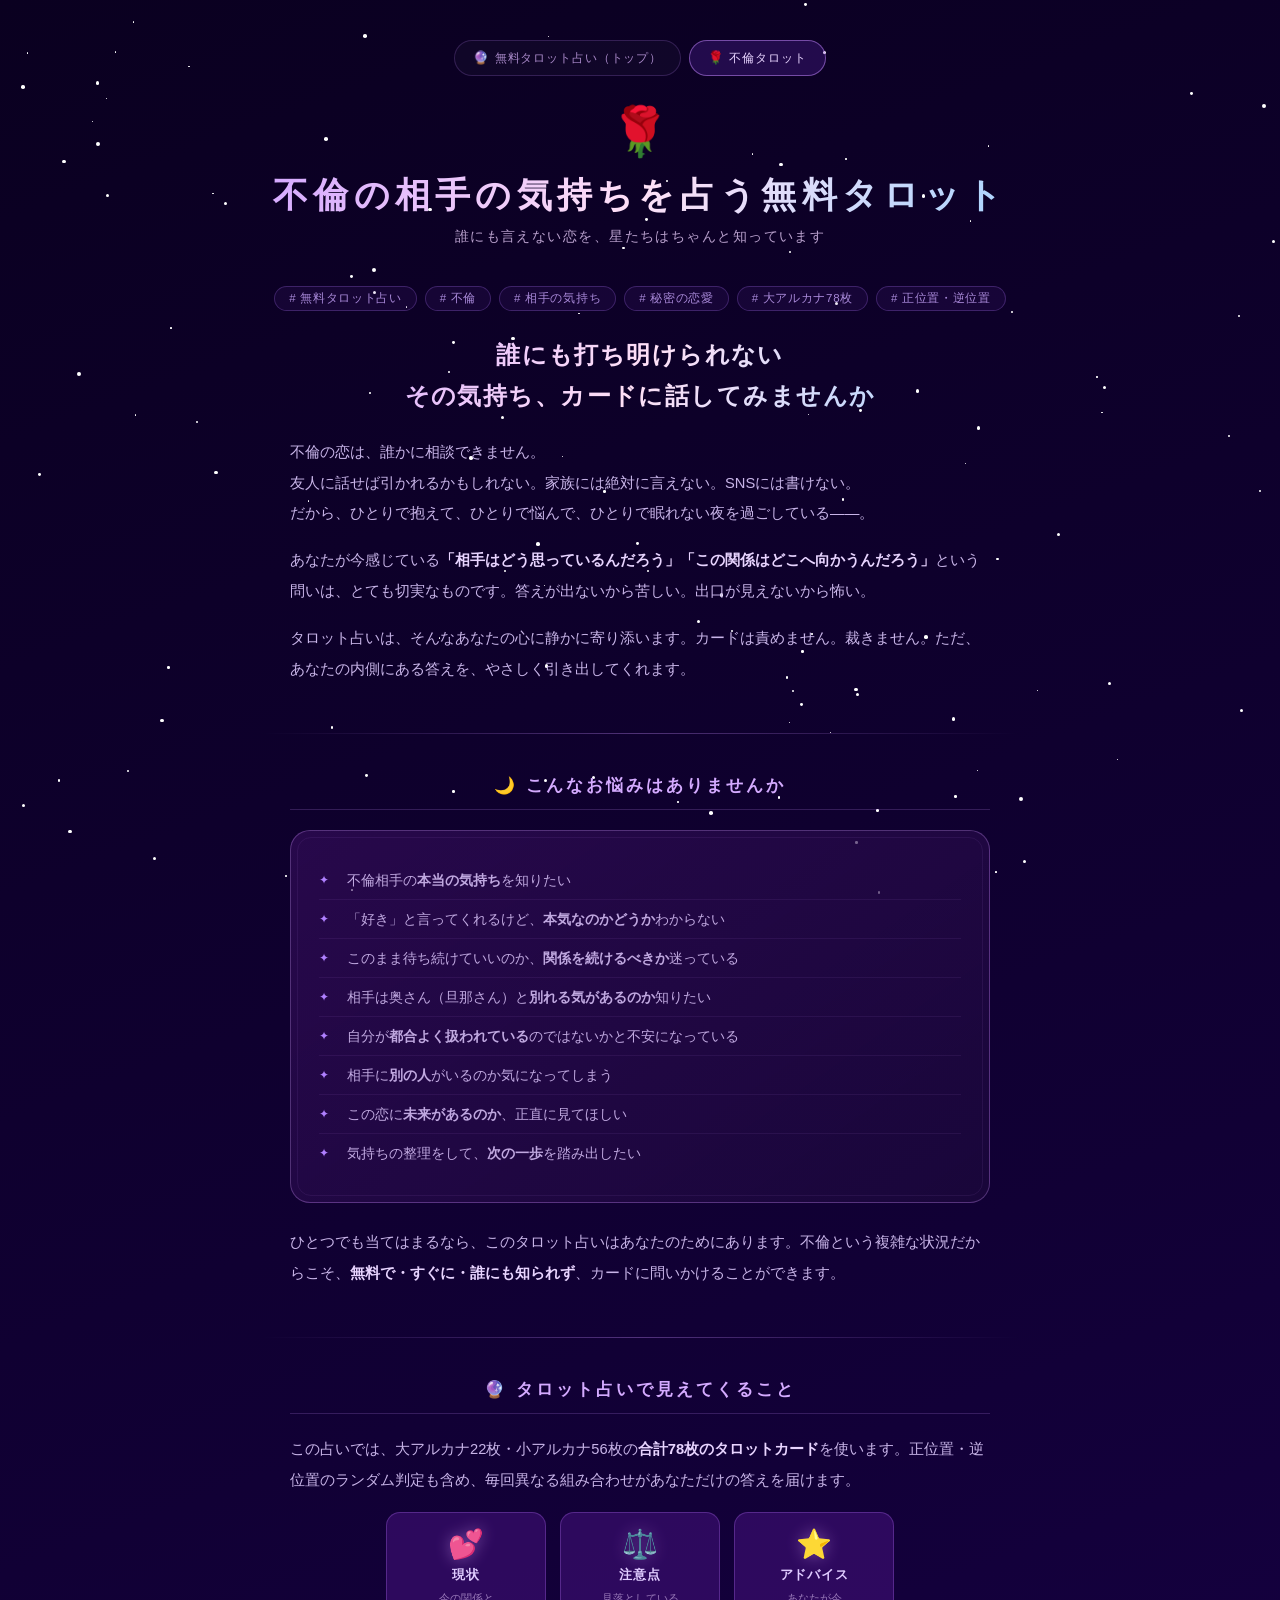
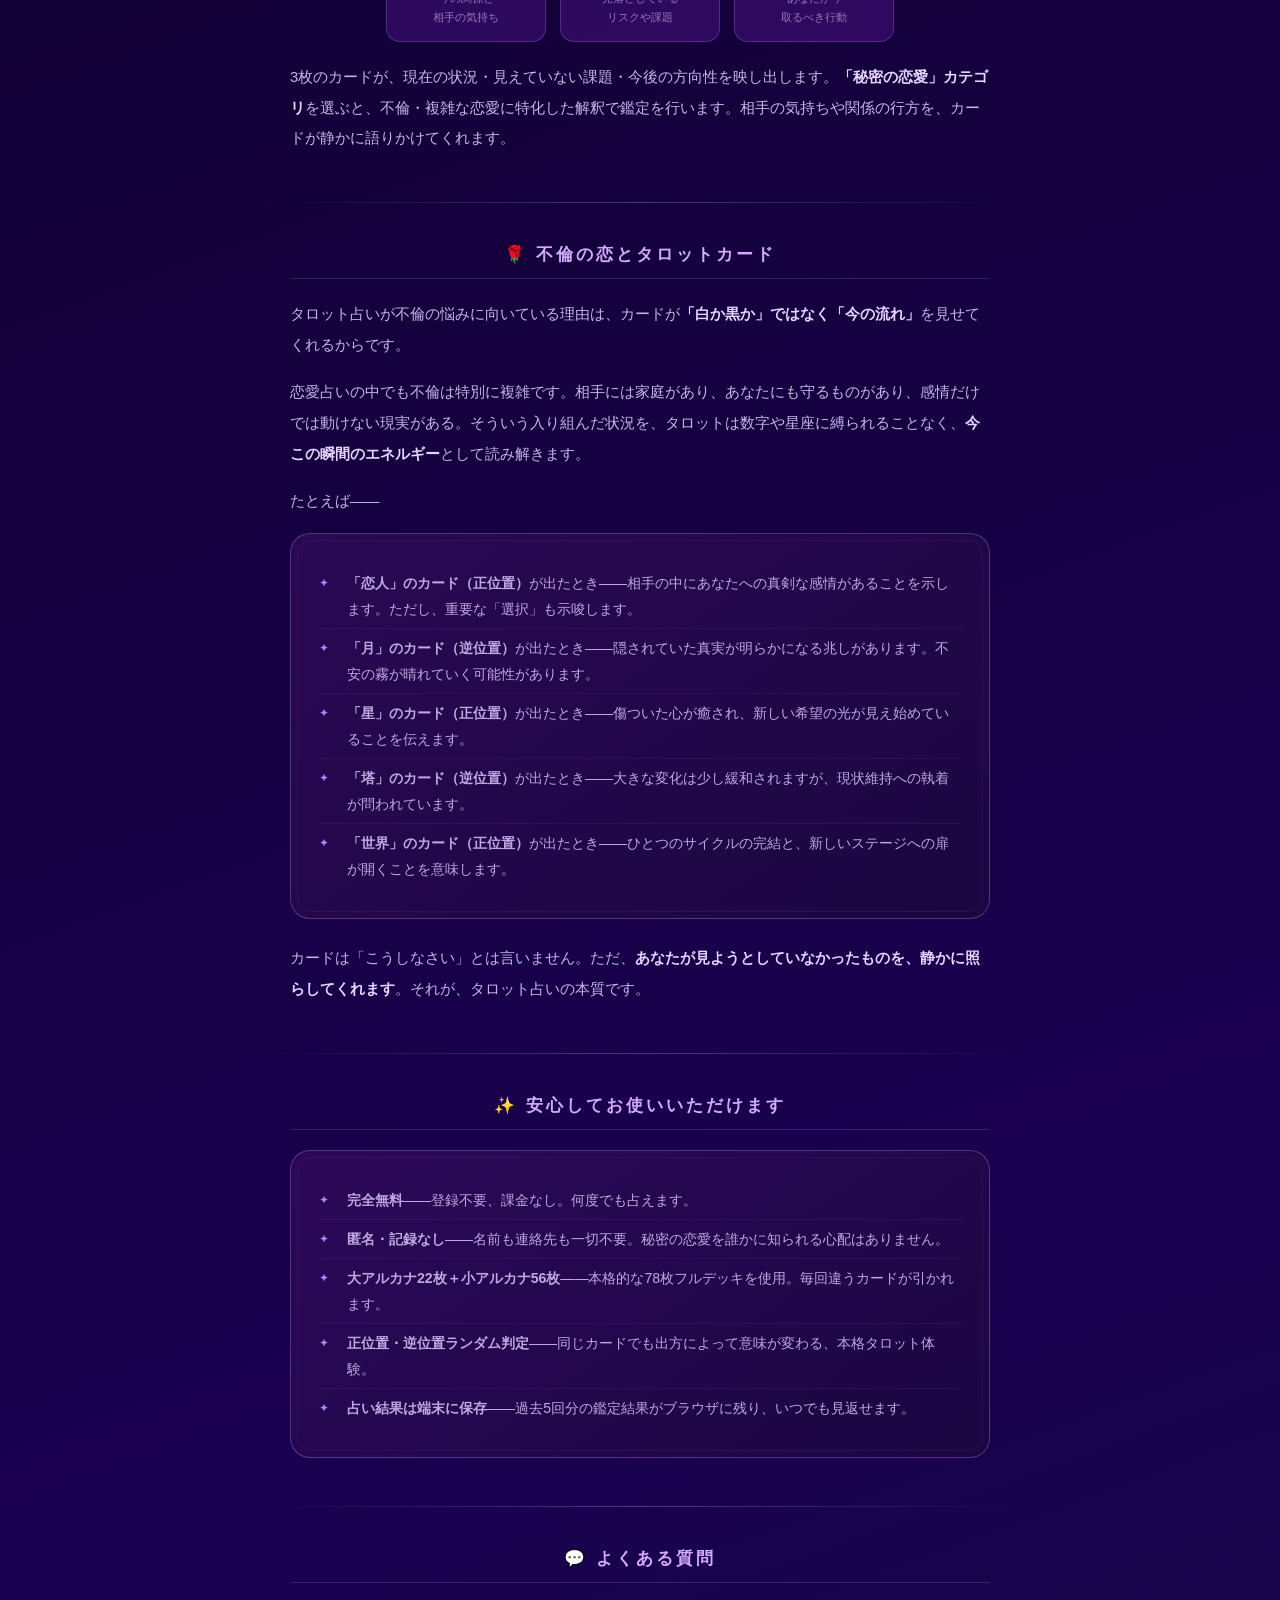
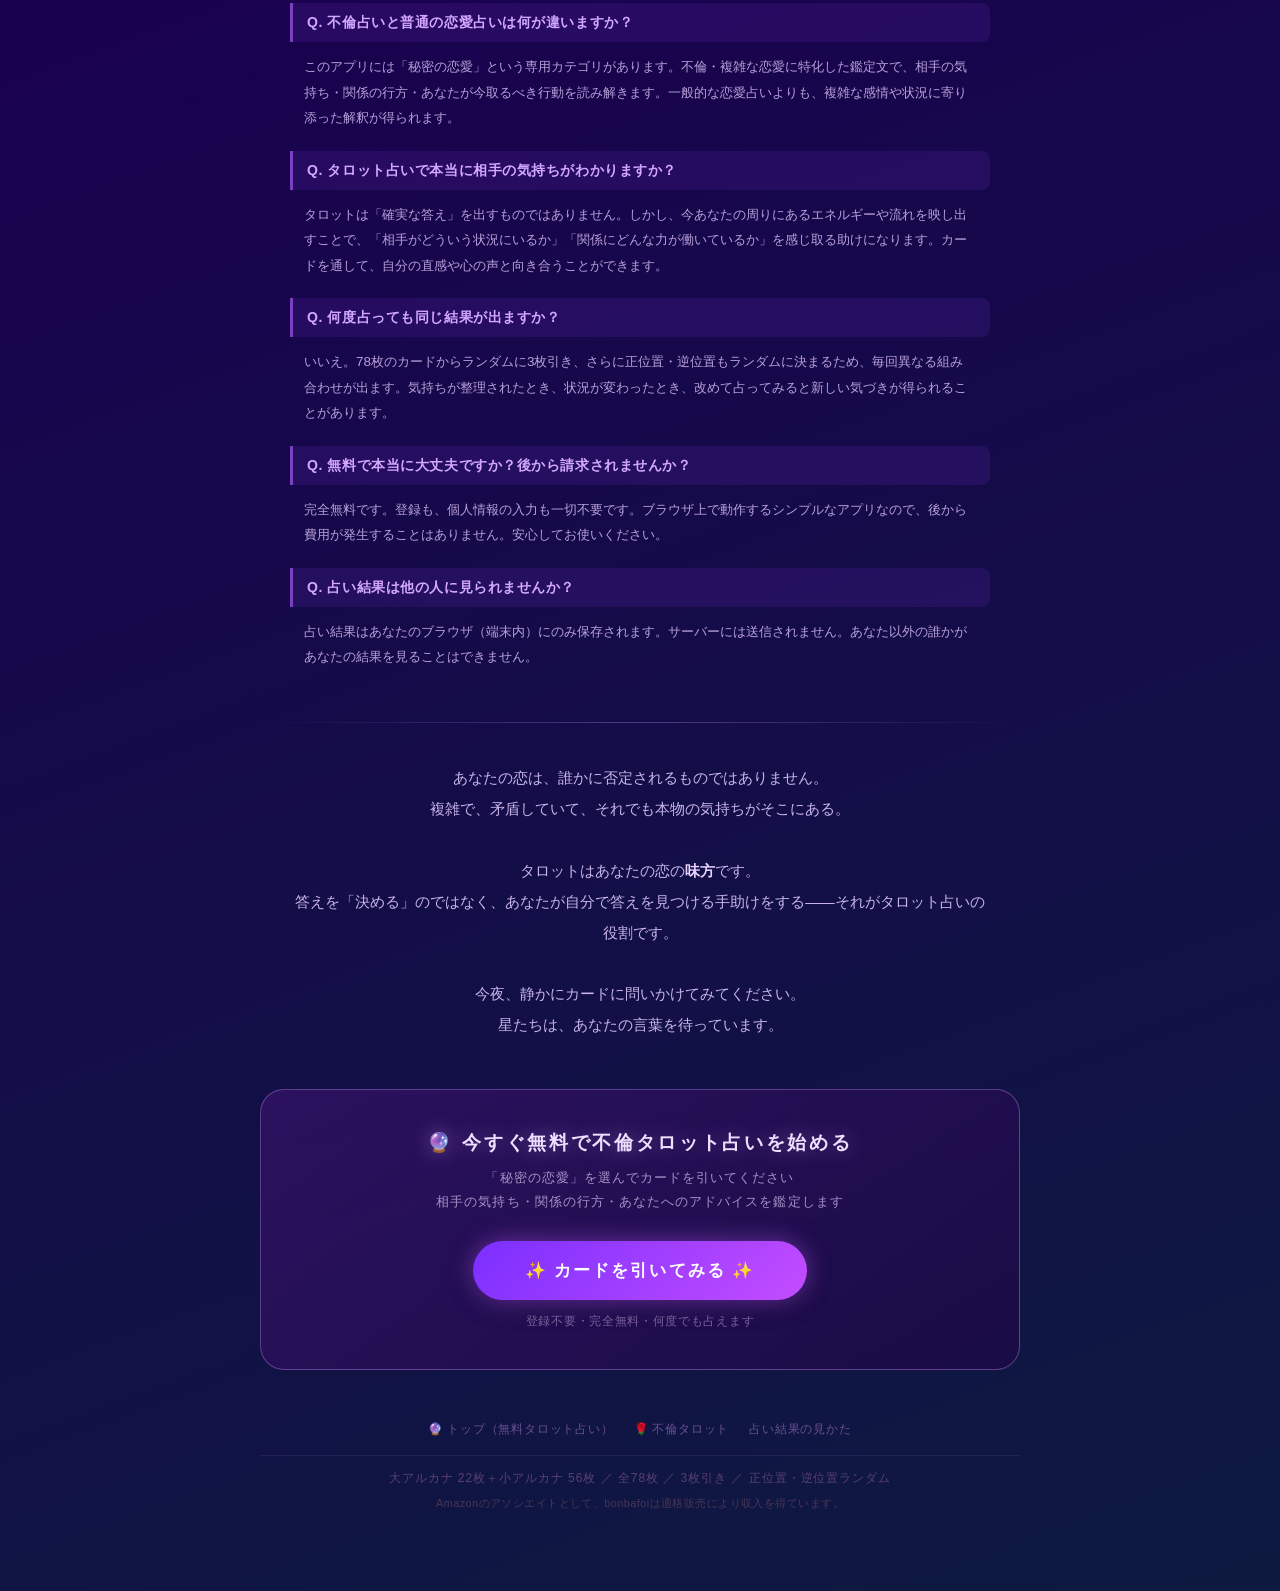
==== furin-tarot.html @ a683151c "Add files via upload" ====
<!DOCTYPE html>
<html lang="ja">
  <head>
    <meta charset="UTF-8" />
    <meta name="viewport" content="width=device-width, initial-scale=1.0" />
    <title>不倫の相手の気持ちを占う無料タロット｜ぼんばの占い</title>
    <meta name="description" content="不倫関係で悩んでいる方へ。相手の本音や今後の関係をタロットで占います。無料・登録不要ですぐ使えます。" />
    <link rel="stylesheet" href="style.css" />
    <style>
      /* ── ランディングページ専用スタイル ── */

      .lp-section {
        width: 100%;
        max-width: 700px;
        margin: 0 auto 48px;
        text-align: left;
      }

      .lp-section-center {
        text-align: center;
      }

      .lp-lead {
        font-size: 1.5rem;
        font-weight: bold;
        line-height: 1.7;
        letter-spacing: 0.06em;
        background: linear-gradient(120deg, #d4a8ff, #ffe0f7, #a8d4ff);
        -webkit-background-clip: text;
        -webkit-text-fill-color: transparent;
        background-clip: text;
        margin-bottom: 20px;
        text-align: center;
      }

      .lp-body {
        font-size: 0.92rem;
        line-height: 2.1;
        color: #c8b4e8;
        margin-bottom: 16px;
      }

      .lp-body strong {
        color: #e8d4ff;
        font-weight: bold;
      }

      .lp-divider {
        width: 100%;
        height: 1px;
        background: linear-gradient(to right, transparent, rgba(200, 140, 255, 0.35), transparent);
        margin: 40px 0;
      }

      .lp-box {
        background: linear-gradient(145deg, rgba(60, 15, 100, 0.55), rgba(28, 8, 60, 0.75));
        border: 1.5px solid rgba(210, 150, 255, 0.3);
        border-radius: 20px;
        padding: 30px 28px;
        margin-bottom: 24px;
        position: relative;
      }

      .lp-box::before {
        content: "";
        position: absolute;
        inset: 6px;
        border: 1px solid rgba(200, 140, 255, 0.08);
        border-radius: 14px;
        pointer-events: none;
      }

      .lp-box-title {
        font-size: 1rem;
        font-weight: bold;
        color: #e0c8ff;
        letter-spacing: 0.16em;
        margin-bottom: 16px;
      }

      .lp-check-list {
        list-style: none;
        padding: 0;
        margin: 0;
      }

      .lp-check-list li {
        font-size: 0.88rem;
        line-height: 1.85;
        color: #c0a8e0;
        padding: 6px 0 6px 28px;
        position: relative;
        border-bottom: 1px solid rgba(200, 140, 255, 0.08);
      }

      .lp-check-list li:last-child {
        border-bottom: none;
      }

      .lp-check-list li::before {
        content: "✦";
        position: absolute;
        left: 0;
        color: #b080ff;
        font-size: 0.75rem;
        top: 8px;
      }

      .lp-section-heading {
        font-size: 1.05rem;
        font-weight: bold;
        color: #d4aaff;
        letter-spacing: 0.18em;
        text-align: center;
        margin-bottom: 20px;
        padding-bottom: 12px;
        border-bottom: 1px solid rgba(200, 140, 255, 0.2);
      }

      .lp-cards-preview {
        display: flex;
        gap: 14px;
        justify-content: center;
        flex-wrap: wrap;
        margin-bottom: 8px;
      }

      .lp-card-chip {
        background: rgba(80, 20, 140, 0.45);
        border: 1px solid rgba(190, 120, 255, 0.28);
        border-radius: 14px;
        padding: 14px 16px;
        text-align: center;
        min-width: 120px;
        flex: 1;
        max-width: 160px;
      }

      .lp-card-chip .chip-icon {
        font-size: 1.8rem;
        display: block;
        margin-bottom: 6px;
        filter: drop-shadow(0 0 8px rgba(220, 160, 255, 0.4));
      }

      .lp-card-chip .chip-name {
        font-size: 0.8rem;
        font-weight: bold;
        color: #e0ccff;
        display: block;
        margin-bottom: 4px;
        letter-spacing: 0.06em;
      }

      .lp-card-chip .chip-desc {
        font-size: 0.68rem;
        color: #9878b8;
        line-height: 1.6;
      }

      .lp-faq-item {
        margin-bottom: 16px;
      }

      .lp-faq-q {
        font-size: 0.88rem;
        font-weight: bold;
        color: #d4a8ff;
        background: rgba(100, 40, 180, 0.2);
        border-left: 3px solid rgba(180, 100, 255, 0.6);
        padding: 10px 14px;
        border-radius: 0 8px 8px 0;
        margin-bottom: 8px;
        letter-spacing: 0.04em;
      }

      .lp-faq-a {
        font-size: 0.84rem;
        line-height: 1.9;
        color: #b8a0d8;
        padding: 4px 14px;
      }

      .lp-cta-wrap {
        text-align: center;
        padding: 40px 20px;
        background: linear-gradient(145deg, rgba(70, 20, 120, 0.5), rgba(30, 8, 70, 0.7));
        border: 1.5px solid rgba(210, 150, 255, 0.35);
        border-radius: 24px;
        margin-bottom: 48px;
      }

      .lp-cta-title {
        font-size: 1.2rem;
        font-weight: bold;
        color: #f0deff;
        letter-spacing: 0.14em;
        margin-bottom: 10px;
        text-shadow: 0 0 20px rgba(220, 160, 255, 0.4);
      }

      .lp-cta-sub {
        font-size: 0.82rem;
        color: #a890c8;
        letter-spacing: 0.08em;
        margin-bottom: 28px;
        line-height: 1.8;
      }

      .lp-cta-btn {
        display: inline-block;
        padding: 18px 52px;
        font-size: 1.05rem;
        font-weight: bold;
        letter-spacing: 0.12em;
        color: #fff;
        background: linear-gradient(135deg, #7b2fff, #c44dff, #7b2fff);
        background-size: 200% 200%;
        border: none;
        border-radius: 50px;
        cursor: pointer;
        text-decoration: none;
        box-shadow:
          0 0 24px rgba(180, 80, 255, 0.55),
          0 4px 24px rgba(0, 0, 0, 0.4);
        animation: gradientShift 4s ease infinite;
        transition: transform 0.15s ease, box-shadow 0.15s ease;
        font-family: "Hiragino Kaku Gothic ProN", "Noto Sans JP", sans-serif;
      }

      .lp-cta-btn:hover {
        transform: translateY(-3px) scale(1.04);
        box-shadow:
          0 0 36px rgba(200, 100, 255, 0.75),
          0 8px 32px rgba(0, 0, 0, 0.5);
      }

      .lp-cta-note {
        font-size: 0.72rem;
        color: #7a609a;
        margin-top: 14px;
        letter-spacing: 0.06em;
      }

      .lp-keyword-tags {
        display: flex;
        flex-wrap: wrap;
        gap: 8px;
        justify-content: center;
        margin-bottom: 24px;
      }

      .lp-tag {
        font-size: 0.72rem;
        color: #a888d8;
        border: 1px solid rgba(180, 120, 255, 0.25);
        border-radius: 20px;
        padding: 4px 14px;
        letter-spacing: 0.06em;
        background: rgba(100, 40, 160, 0.12);
      }

      @media (max-width: 580px) {
        .lp-lead { font-size: 1.2rem; }
        .lp-box  { padding: 22px 16px; }
        .lp-cta-wrap { padding: 28px 16px; }
        .lp-cta-btn  { padding: 16px 36px; font-size: 0.95rem; }
        .lp-card-chip { min-width: 90px; }
      }
    </style>
  </head>
  <body>
    <div id="stars"></div>

    <div class="container">

      <!-- サイトナビゲーション -->
      <nav class="site-nav" aria-label="サイトメニュー">
        <a href="index.html"        class="nav-link">🔮 無料タロット占い（トップ）</a>
        <a href="furin-tarot.html"  class="nav-link current">🌹 不倫タロット</a>
      </nav>

      <!-- ヘッダー -->
      <header>
        <span class="moon-decoration">🌹</span>
        <h1>不倫の相手の気持ちを占う無料タロット</h1>
        <p class="subtitle">誰にも言えない恋を、星たちはちゃんと知っています</p>
      </header>

      <!-- キーワードタグ -->
      <div class="lp-keyword-tags">
        <span class="lp-tag"># 無料タロット占い</span>
        <span class="lp-tag"># 不倫</span>
        <span class="lp-tag"># 相手の気持ち</span>
        <span class="lp-tag"># 秘密の恋愛</span>
        <span class="lp-tag"># 大アルカナ78枚</span>
        <span class="lp-tag"># 正位置・逆位置</span>
      </div>

      <!-- ① 共感：誰にも言えない -->
      <section class="lp-section">
        <p class="lp-lead">誰にも打ち明けられない<br>その気持ち、カードに話してみませんか</p>
        <p class="lp-body">
          不倫の恋は、誰かに相談できません。<br>
          友人に話せば引かれるかもしれない。家族には絶対に言えない。SNSには書けない。<br>
          だから、ひとりで抱えて、ひとりで悩んで、ひとりで眠れない夜を過ごしている——。
        </p>
        <p class="lp-body">
          あなたが今感じている<strong>「相手はどう思っているんだろう」「この関係はどこへ向かうんだろう」</strong>という問いは、とても切実なものです。答えが出ないから苦しい。出口が見えないから怖い。
        </p>
        <p class="lp-body">
          タロット占いは、そんなあなたの心に静かに寄り添います。カードは責めません。裁きません。ただ、あなたの内側にある答えを、やさしく引き出してくれます。
        </p>
      </section>

      <div class="lp-divider"></div>

      <!-- ② こんな悩みを持つ人に -->
      <section class="lp-section">
        <p class="lp-section-heading">🌙 こんなお悩みはありませんか</p>
        <div class="lp-box">
          <ul class="lp-check-list">
            <li>不倫相手の<strong>本当の気持ち</strong>を知りたい</li>
            <li>「好き」と言ってくれるけど、<strong>本気なのかどうか</strong>わからない</li>
            <li>このまま待ち続けていいのか、<strong>関係を続けるべきか</strong>迷っている</li>
            <li>相手は奥さん（旦那さん）と<strong>別れる気があるのか</strong>知りたい</li>
            <li>自分が<strong>都合よく扱われている</strong>のではないかと不安になっている</li>
            <li>相手に<strong>別の人</strong>がいるのか気になってしまう</li>
            <li>この恋に<strong>未来があるのか</strong>、正直に見てほしい</li>
            <li>気持ちの整理をして、<strong>次の一歩</strong>を踏み出したい</li>
          </ul>
        </div>
        <p class="lp-body">
          ひとつでも当てはまるなら、このタロット占いはあなたのためにあります。不倫という複雑な状況だからこそ、<strong>無料で・すぐに・誰にも知られず</strong>、カードに問いかけることができます。
        </p>
      </section>

      <div class="lp-divider"></div>

      <!-- ③ タロットで何がわかるか -->
      <section class="lp-section">
        <p class="lp-section-heading">🔮 タロット占いで見えてくること</p>
        <p class="lp-body">
          この占いでは、大アルカナ22枚・小アルカナ56枚の<strong>合計78枚のタロットカード</strong>を使います。正位置・逆位置のランダム判定も含め、毎回異なる組み合わせがあなただけの答えを届けます。
        </p>
        <div class="lp-cards-preview">
          <div class="lp-card-chip">
            <span class="chip-icon">💕</span>
            <span class="chip-name">現状</span>
            <span class="chip-desc">今の関係と<br>相手の気持ち</span>
          </div>
          <div class="lp-card-chip">
            <span class="chip-icon">⚖️</span>
            <span class="chip-name">注意点</span>
            <span class="chip-desc">見落としている<br>リスクや課題</span>
          </div>
          <div class="lp-card-chip">
            <span class="chip-icon">⭐</span>
            <span class="chip-name">アドバイス</span>
            <span class="chip-desc">あなたが今<br>取るべき行動</span>
          </div>
        </div>
        <p class="lp-body" style="margin-top:20px;">
          3枚のカードが、現在の状況・見えていない課題・今後の方向性を映し出します。<strong>「秘密の恋愛」カテゴリ</strong>を選ぶと、不倫・複雑な恋愛に特化した解釈で鑑定を行います。相手の気持ちや関係の行方を、カードが静かに語りかけてくれます。
        </p>
      </section>

      <div class="lp-divider"></div>

      <!-- ④ 不倫に特化した解説 -->
      <section class="lp-section">
        <p class="lp-section-heading">🌹 不倫の恋とタロットカード</p>
        <p class="lp-body">
          タロット占いが不倫の悩みに向いている理由は、カードが<strong>「白か黒か」ではなく「今の流れ」</strong>を見せてくれるからです。
        </p>
        <p class="lp-body">
          恋愛占いの中でも不倫は特別に複雑です。相手には家庭があり、あなたにも守るものがあり、感情だけでは動けない現実がある。そういう入り組んだ状況を、タロットは数字や星座に縛られることなく、<strong>今この瞬間のエネルギー</strong>として読み解きます。
        </p>
        <p class="lp-body">
          たとえば——
        </p>
        <div class="lp-box">
          <ul class="lp-check-list">
            <li><strong>「恋人」のカード（正位置）</strong>が出たとき——相手の中にあなたへの真剣な感情があることを示します。ただし、重要な「選択」も示唆します。</li>
            <li><strong>「月」のカード（逆位置）</strong>が出たとき——隠されていた真実が明らかになる兆しがあります。不安の霧が晴れていく可能性があります。</li>
            <li><strong>「星」のカード（正位置）</strong>が出たとき——傷ついた心が癒され、新しい希望の光が見え始めていることを伝えます。</li>
            <li><strong>「塔」のカード（逆位置）</strong>が出たとき——大きな変化は少し緩和されますが、現状維持への執着が問われています。</li>
            <li><strong>「世界」のカード（正位置）</strong>が出たとき——ひとつのサイクルの完結と、新しいステージへの扉が開くことを意味します。</li>
          </ul>
        </div>
        <p class="lp-body">
          カードは「こうしなさい」とは言いません。ただ、<strong>あなたが見ようとしていなかったものを、静かに照らしてくれます</strong>。それが、タロット占いの本質です。
        </p>
      </section>

      <div class="lp-divider"></div>

      <!-- ⑤ 安心して使えることを伝える -->
      <section class="lp-section">
        <p class="lp-section-heading">✨ 安心してお使いいただけます</p>
        <div class="lp-box">
          <ul class="lp-check-list">
            <li><strong>完全無料</strong>——登録不要、課金なし。何度でも占えます。</li>
            <li><strong>匿名・記録なし</strong>——名前も連絡先も一切不要。秘密の恋愛を誰かに知られる心配はありません。</li>
            <li><strong>大アルカナ22枚＋小アルカナ56枚</strong>——本格的な78枚フルデッキを使用。毎回違うカードが引かれます。</li>
            <li><strong>正位置・逆位置ランダム判定</strong>——同じカードでも出方によって意味が変わる、本格タロット体験。</li>
            <li><strong>占い結果は端末に保存</strong>——過去5回分の鑑定結果がブラウザに残り、いつでも見返せます。</li>
          </ul>
        </div>
      </section>

      <div class="lp-divider"></div>

      <!-- ⑥ よくある質問 -->
      <section class="lp-section">
        <p class="lp-section-heading">💬 よくある質問</p>

        <div class="lp-faq-item">
          <p class="lp-faq-q">Q. 不倫占いと普通の恋愛占いは何が違いますか？</p>
          <p class="lp-faq-a">
            このアプリには「秘密の恋愛」という専用カテゴリがあります。不倫・複雑な恋愛に特化した鑑定文で、相手の気持ち・関係の行方・あなたが今取るべき行動を読み解きます。一般的な恋愛占いよりも、複雑な感情や状況に寄り添った解釈が得られます。
          </p>
        </div>

        <div class="lp-faq-item">
          <p class="lp-faq-q">Q. タロット占いで本当に相手の気持ちがわかりますか？</p>
          <p class="lp-faq-a">
            タロットは「確実な答え」を出すものではありません。しかし、今あなたの周りにあるエネルギーや流れを映し出すことで、「相手がどういう状況にいるか」「関係にどんな力が働いているか」を感じ取る助けになります。カードを通して、自分の直感や心の声と向き合うことができます。
          </p>
        </div>

        <div class="lp-faq-item">
          <p class="lp-faq-q">Q. 何度占っても同じ結果が出ますか？</p>
          <p class="lp-faq-a">
            いいえ。78枚のカードからランダムに3枚引き、さらに正位置・逆位置もランダムに決まるため、毎回異なる組み合わせが出ます。気持ちが整理されたとき、状況が変わったとき、改めて占ってみると新しい気づきが得られることがあります。
          </p>
        </div>

        <div class="lp-faq-item">
          <p class="lp-faq-q">Q. 無料で本当に大丈夫ですか？後から請求されませんか？</p>
          <p class="lp-faq-a">
            完全無料です。登録も、個人情報の入力も一切不要です。ブラウザ上で動作するシンプルなアプリなので、後から費用が発生することはありません。安心してお使いください。
          </p>
        </div>

        <div class="lp-faq-item">
          <p class="lp-faq-q">Q. 占い結果は他の人に見られませんか？</p>
          <p class="lp-faq-a">
            占い結果はあなたのブラウザ（端末内）にのみ保存されます。サーバーには送信されません。あなた以外の誰かがあなたの結果を見ることはできません。
          </p>
        </div>
      </section>

      <div class="lp-divider"></div>

      <!-- ⑦ 締め：感情に寄り添う文章 -->
      <section class="lp-section lp-section-center">
        <p class="lp-body" style="text-align:center;">
          あなたの恋は、誰かに否定されるものではありません。<br>
          複雑で、矛盾していて、それでも本物の気持ちがそこにある。<br><br>
          タロットはあなたの恋の<strong>味方</strong>です。<br>
          答えを「決める」のではなく、あなたが自分で答えを見つける手助けをする——それがタロット占いの役割です。<br><br>
          今夜、静かにカードに問いかけてみてください。<br>
          星たちは、あなたの言葉を待っています。
        </p>
      </section>

      <!-- ⑧ CTAボタン -->
      <div class="lp-cta-wrap">
        <p class="lp-cta-title">🔮 今すぐ無料で不倫タロット占いを始める</p>
        <p class="lp-cta-sub">
          「秘密の恋愛」を選んでカードを引いてください<br>
          相手の気持ち・関係の行方・あなたへのアドバイスを鑑定します
        </p>
        <a class="lp-cta-btn" href="index.html">
          ✨ カードを引いてみる ✨
        </a>
        <p class="lp-cta-note">登録不要・完全無料・何度でも占えます</p>
      </div>

      <!-- フッター -->
      <footer>
        <nav class="footer-nav" aria-label="フッターメニュー">
          <a href="index.html">🔮 トップ（無料タロット占い）</a>
          <a href="furin-tarot.html">🌹 不倫タロット</a>
          <a href="index.html#result-area">占い結果の見かた</a>
        </nav>
        <p>大アルカナ 22枚＋小アルカナ 56枚 ／ 全78枚 ／ 3枚引き ／ 正位置・逆位置ランダム</p>
        <p class="affiliate-disclosure">
          Amazonのアソシエイトとして、bonbafoiは適格販売により収入を得ています。
        </p>
      </footer>

    </div><!-- /container -->

    <script>
      // 背景の星を生成
      (function () {
        const container = document.getElementById("stars");
        for (let i = 0; i < 120; i++) {
          const star = document.createElement("div");
          star.classList.add("star");
          star.style.left = Math.random() * 100 + "%";
          star.style.top  = Math.random() * 100 + "%";
          const size = Math.random() * 3 + 1;
          star.style.width  = size + "px";
          star.style.height = size + "px";
          star.style.animationDelay = Math.random() * 4 + "s";
          container.appendChild(star);
        }
      })();
    </script>
  </body>
</html>
---- style.css ----
/* ===========================
   全体のリセットと基本設定
   =========================== */
* {
  margin: 0;
  padding: 0;
  box-sizing: border-box;
}

/* ===========================
   背景：夜空の雰囲気
   =========================== */
body {
  min-height: 100vh;
  background: linear-gradient(
    160deg,
    #0a0020 0%,
    #110035 30%,
    #1a0050 60%,
    #0d1a40 100%
  );
  font-family: "Hiragino Kaku Gothic ProN", "Noto Sans JP", sans-serif;
  color: #e8d5ff;
  overflow-x: hidden;
  position: relative;
}

/* ===========================
   星（背景のキラキラ）
   =========================== */
#stars {
  position: fixed;
  top: 0;
  left: 0;
  width: 100%;
  height: 100%;
  pointer-events: none;
  z-index: 0;
}

.star {
  position: absolute;
  background: #ffffff;
  border-radius: 50%;
  animation: twinkle 3s infinite alternate ease-in-out;
}

@keyframes twinkle {
  0%   { opacity: 0.2; transform: scale(1); }
  100% { opacity: 1;   transform: scale(1.4); }
}

/* ===========================
   メインコンテンツ
   =========================== */
.container {
  position: relative;
  z-index: 1;
  max-width: 800px;
  margin: 0 auto;
  padding: 40px 20px 80px;
  text-align: center;
}

/* ===========================
   ヘッダー
   =========================== */
header {
  margin-bottom: 40px;
}

.moon-decoration {
  font-size: 3rem;
  display: block;
  margin-bottom: 12px;
  animation: float 4s ease-in-out infinite;
}

@keyframes float {
  0%, 100% { transform: translateY(0); }
  50%       { transform: translateY(-10px); }
}

h1 {
  font-size: 2.2rem;
  font-weight: bold;
  letter-spacing: 0.15em;
  background: linear-gradient(120deg, #d4a8ff, #ffe0f7, #a8d4ff);
  -webkit-background-clip: text;
  -webkit-text-fill-color: transparent;
  background-clip: text;
  margin-bottom: 8px;
}

.subtitle {
  font-size: 0.9rem;
  color: #b89fcc;
  letter-spacing: 0.1em;
}

/* ===========================
   STEP 1：占い項目セクション
   =========================== */
.category-section {
  margin-bottom: 32px;
}

.section-label {
  font-size: 0.85rem;
  color: #b89fcc;
  letter-spacing: 0.15em;
  margin-bottom: 18px;
}

.category-buttons {
  display: flex;
  flex-wrap: wrap;
  gap: 12px;
  justify-content: center;
  margin-bottom: 14px;
}

.cat-btn {
  display: flex;
  flex-direction: column;
  align-items: center;
  gap: 5px;
  padding: 14px 20px;
  min-width: 88px;
  background: rgba(255, 255, 255, 0.04);
  border: 1px solid rgba(200, 140, 255, 0.22);
  border-radius: 18px;
  color: #b89fcc;
  cursor: pointer;
  font-family: inherit;
  transition: all 0.22s ease;
}

.cat-btn:hover {
  background: rgba(160, 80, 255, 0.15);
  border-color: rgba(200, 140, 255, 0.5);
  color: #e0c8ff;
  transform: translateY(-3px);
  box-shadow: 0 4px 16px rgba(160, 80, 255, 0.2);
}

.cat-btn.active {
  background: rgba(130, 50, 255, 0.3);
  border-color: rgba(210, 150, 255, 0.75);
  color: #f0e0ff;
  box-shadow: 0 0 22px rgba(160, 80, 255, 0.45);
  transform: translateY(-2px);
}

.cat-icon  { font-size: 1.6rem; }
.cat-label { font-size: 0.75rem; letter-spacing: 0.04em; white-space: nowrap; }

.hint-message {
  font-size: 0.8rem;
  color: #ff9ecc;
  letter-spacing: 0.05em;
}

@keyframes shake {
  0%, 100% { transform: translateX(0); }
  20%       { transform: translateX(-7px); }
  60%       { transform: translateX(7px); }
  80%       { transform: translateX(-3px); }
}

/* ===========================
   STEP 2：カードを引くボタンエリア
   =========================== */
.draw-area {
  margin-bottom: 48px;
}

.selected-info {
  font-size: 0.85rem;
  color: #c8a0ff;
  letter-spacing: 0.1em;
  margin-bottom: 16px;
}

.draw-button {
  display: inline-block;
  padding: 16px 48px;
  font-size: 1.1rem;
  font-weight: bold;
  letter-spacing: 0.12em;
  color: #fff;
  background: linear-gradient(135deg, #7b2fff, #c44dff, #7b2fff);
  background-size: 200% 200%;
  border: none;
  border-radius: 50px;
  cursor: pointer;
  font-family: inherit;
  box-shadow:
    0 0 20px rgba(180, 80, 255, 0.5),
    0 4px 24px rgba(0, 0, 0, 0.4);
  animation: gradientShift 4s ease infinite;
  transition: transform 0.15s ease, box-shadow 0.15s ease;
}

@keyframes gradientShift {
  0%   { background-position: 0% 50%; }
  50%  { background-position: 100% 50%; }
  100% { background-position: 0% 50%; }
}

.draw-button:hover {
  transform: translateY(-3px) scale(1.04);
  box-shadow:
    0 0 32px rgba(200, 100, 255, 0.7),
    0 8px 32px rgba(0, 0, 0, 0.5);
}

.draw-button:active {
  transform: translateY(0) scale(0.98);
}

/* ===========================
   汎用：非表示クラス
   =========================== */
.hidden {
  display: none !important;
}

/* ===========================
   STEP 3：結果エリア全体
   =========================== */
#result-area {
  display: flex;
  flex-direction: column;
  align-items: center;
  gap: 32px;
}

.result-header {
  font-size: 1.05rem;
  color: #d4aaff;
  letter-spacing: 0.14em;
  padding: 10px 30px;
  border: 1px solid rgba(200, 140, 255, 0.3);
  border-radius: 30px;
  background: rgba(120, 60, 200, 0.14);
}

/* ===========================
   3枚カードの並び
   =========================== */
.cards-row {
  display: flex;
  flex-direction: row;
  gap: 16px;
  justify-content: center;
  align-items: flex-start;
  flex-wrap: wrap;
  width: 100%;
}

.card-item {
  display: flex;
  flex-direction: column;
  align-items: center;
  gap: 8px;
  opacity: 0;
  transform: translateY(30px) scale(0.9);
  transition: opacity 0.5s ease, transform 0.5s ease;
}

.card-item.show {
  opacity: 1;
  transform: translateY(0) scale(1);
}

.card-role-label {
  font-size: 0.78rem;
  font-weight: bold;
  letter-spacing: 0.12em;
  color: #fff;
  background: linear-gradient(135deg, #6a1fd0, #b03ddf);
  padding: 5px 20px;
  border-radius: 20px;
  box-shadow: 0 2px 10px rgba(150, 60, 220, 0.35);
}

.card-inner {
  width: 200px;
  background: linear-gradient(145deg, #1e0a40, #2d1060, #1a0a35);
  border: 1.5px solid rgba(200, 140, 255, 0.38);
  border-radius: 16px;
  padding: 22px 16px;
  display: flex;
  flex-direction: column;
  align-items: center;
  gap: 10px;
  box-shadow:
    0 0 28px rgba(160, 80, 255, 0.2),
    inset 0 0 24px rgba(120, 60, 200, 0.1);
  position: relative;
}

.card-inner::before {
  content: "";
  position: absolute;
  inset: 6px;
  border: 1px solid rgba(200, 140, 255, 0.13);
  border-radius: 10px;
  pointer-events: none;
}

.card-symbol {
  font-size: 2.8rem;
  display: block;
  transition: transform 0.5s ease;
  filter: drop-shadow(0 0 10px rgba(255, 200, 255, 0.5));
}

.card-number  { font-size: 0.78rem; color: #c8a0ff; letter-spacing: 0.2em; }
.card-name    { font-size: 1.4rem; font-weight: bold; color: #f0e0ff; letter-spacing: 0.1em; text-shadow: 0 0 12px rgba(220, 160, 255, 0.5); }
.card-name-en { font-size: 0.68rem; color: #806098; letter-spacing: 0.1em; }

.divider {
  width: 65%;
  height: 1px;
  background: linear-gradient(to right, transparent, rgba(200, 140, 255, 0.45), transparent);
}

.card-position {
  font-size: 0.78rem;
  font-weight: bold;
  padding: 4px 16px;
  border-radius: 20px;
  letter-spacing: 0.07em;
}

.card-position.upright {
  background: rgba(140, 80, 255, 0.2);
  border: 1px solid rgba(160, 100, 255, 0.45);
  color: #d4aaff;
}

.card-position.reversed {
  background: rgba(255, 80, 160, 0.18);
  border: 1px solid rgba(255, 100, 180, 0.4);
  color: #ffaacc;
}

.card-meaning {
  font-size: 0.76rem;
  line-height: 1.75;
  color: #c8b0e0;
  text-align: center;
}

/* ===========================
   総合鑑定ボックス
   =========================== */
.summary-box {
  width: 100%;
  max-width: 700px;
  background: linear-gradient(145deg, rgba(60, 15, 100, 0.72), rgba(28, 8, 60, 0.88));
  border: 1.5px solid rgba(210, 150, 255, 0.42);
  border-radius: 24px;
  padding: 36px 32px;
  box-shadow:
    0 0 60px rgba(160, 80, 255, 0.18),
    0 0 120px rgba(100, 40, 180, 0.1),
    inset 0 0 40px rgba(120, 60, 200, 0.08);
  position: relative;
  opacity: 0;
  transform: translateY(24px);
  transition: opacity 0.6s ease, transform 0.6s ease;
}

.summary-box.show {
  opacity: 1;
  transform: translateY(0);
}

.summary-box::before {
  content: "";
  position: absolute;
  inset: 7px;
  border: 1px solid rgba(200, 140, 255, 0.1);
  border-radius: 18px;
  pointer-events: none;
}

.summary-title {
  font-size: 1.15rem;
  font-weight: bold;
  color: #f0d8ff;
  letter-spacing: 0.22em;
  margin-bottom: 22px;
  text-shadow: 0 0 20px rgba(220, 160, 255, 0.5);
}

.summary-content p {
  font-size: 0.9rem;
  line-height: 2;
  color: #d2b8f0;
  text-align: left;
  margin-bottom: 14px;
}

.summary-content p:last-child {
  margin-bottom: 0;
  text-align: center;
  color: #e8d4ff;
  font-size: 0.88rem;
}

/* ===========================
   ラッキーおやつボックス
   占いの雰囲気を崩さない、温かみのあるゴールド系デザイン
   =========================== */
.snack-box {
  width: 100%;
  max-width: 700px;
  background: linear-gradient(
    145deg,
    rgba(35, 18, 5, 0.85),
    rgba(55, 30, 8, 0.78)
  );
  border: 1.5px solid rgba(220, 170, 80, 0.35);
  border-radius: 24px;
  padding: 32px 28px 28px;
  position: relative;
}

.snack-box.show {
  animation: snackReveal 0.65s ease both;
}

@keyframes snackReveal {
  from {
    opacity: 0;
    transform: translateY(22px) scale(0.98);
  }
  to {
    opacity: 1;
    transform: translateY(0) scale(1);
  }
}

.snack-box::before {
  content: "";
  position: absolute;
  inset: 7px;
  border: 1px solid rgba(220, 170, 80, 0.1);
  border-radius: 18px;
  pointer-events: none;
}

.snack-ad-label {
  position: absolute;
  top: 12px;
  right: 16px;
  font-size: 0.62rem;
  color: rgba(220, 170, 80, 0.55);
  border: 1px solid rgba(220, 170, 80, 0.25);
  padding: 2px 10px;
  border-radius: 10px;
  letter-spacing: 0.04em;
}

.snack-title {
  font-size: 1.05rem;
  font-weight: bold;
  color: #ffd580;
  letter-spacing: 0.18em;
  margin-bottom: 6px;
  text-shadow: 0 0 16px rgba(255, 200, 80, 0.4);
}

.snack-subtitle {
  font-size: 0.78rem;
  color: rgba(255, 200, 80, 0.6);
  letter-spacing: 0.06em;
  margin-bottom: 20px;
}

.snack-card {
  background: rgba(255, 200, 80, 0.04);
  border: 1px solid rgba(220, 170, 80, 0.2);
  border-radius: 16px;
  padding: 22px 20px;
  display: flex;
  flex-direction: column;
  align-items: center;
  gap: 10px;
}

.snack-type-badge {
  font-size: 0.72rem;
  font-weight: bold;
  padding: 3px 16px;
  border-radius: 20px;
  letter-spacing: 0.1em;
}

.snack-type-badge.choco {
  background: rgba(100, 50, 10, 0.55);
  border: 1px solid rgba(180, 120, 50, 0.5);
  color: #d4a060;
}

.snack-type-badge.cookie {
  background: rgba(120, 90, 30, 0.45);
  border: 1px solid rgba(200, 160, 70, 0.45);
  color: #e0c070;
}

.snack-emoji {
  font-size: 2.6rem;
  filter: drop-shadow(0 0 8px rgba(255, 200, 80, 0.35));
}

.snack-name {
  font-size: 1rem;
  font-weight: bold;
  color: #ffe8b0;
  text-align: center;
  letter-spacing: 0.04em;
}

.snack-desc {
  font-size: 0.82rem;
  color: #c8a060;
  line-height: 1.75;
  text-align: center;
}

.snack-price-note {
  font-size: 0.68rem;
  color: rgba(200, 160, 70, 0.55);
  text-align: center;
  line-height: 1.5;
}

.snack-btn {
  display: inline-block;
  padding: 12px 36px;
  background: linear-gradient(135deg, #b87020, #e09030, #b87020);
  background-size: 200% 200%;
  color: #fff;
  font-weight: bold;
  font-size: 0.88rem;
  letter-spacing: 0.1em;
  text-decoration: none;
  border-radius: 30px;
  margin-top: 4px;
  box-shadow:
    0 0 18px rgba(200, 140, 40, 0.35),
    0 3px 12px rgba(0, 0, 0, 0.35);
  animation: goldShift 3s ease infinite;
  transition: transform 0.15s ease, box-shadow 0.15s ease;
}

@keyframes goldShift {
  0%   { background-position: 0% 50%; }
  50%  { background-position: 100% 50%; }
  100% { background-position: 0% 50%; }
}

.snack-btn:hover {
  transform: translateY(-2px) scale(1.03);
  box-shadow:
    0 0 28px rgba(220, 160, 60, 0.5),
    0 5px 16px rgba(0, 0, 0, 0.4);
}

.snack-btn:active {
  transform: translateY(0) scale(0.98);
}

/* ===========================
   過去の占い結果（履歴）
   =========================== */
.history-section {
  display: block;
  width: 100%;
  max-width: 700px;
  margin: 0 auto 16px;
  text-align: left;
}

.history-title {
  font-size: 0.95rem;
  font-weight: bold;
  color: #c8a0ff;
  letter-spacing: 0.18em;
  margin-bottom: 14px;
  text-align: center;
}

/* 0件のときに表示するメッセージ */
.history-empty {
  font-size: 0.78rem;
  color: #5a4078;
  text-align: center;
  padding: 18px 0 8px;
  letter-spacing: 0.06em;
}

.history-item {
  background: rgba(255, 255, 255, 0.025);
  border: 1px solid rgba(200, 140, 255, 0.18);
  border-radius: 14px;
  margin-bottom: 8px;
  overflow: hidden;
  transition: border-color 0.2s ease;
}

.history-item.open {
  border-color: rgba(200, 140, 255, 0.4);
}

.history-item-header {
  display: flex;
  align-items: center;
  gap: 10px;
  padding: 12px 16px;
  cursor: pointer;
  user-select: none;
  transition: background 0.2s ease;
}

.history-item-header:hover {
  background: rgba(160, 80, 255, 0.08);
}

.history-date {
  font-size: 0.7rem;
  color: #7a60a0;
  letter-spacing: 0.03em;
  white-space: nowrap;
}

.history-cat {
  font-size: 0.78rem;
  color: #c0a0e8;
  font-weight: bold;
  letter-spacing: 0.06em;
}

.history-chevron {
  margin-left: auto;
  font-size: 0.65rem;
  color: #6a50aa;
  flex-shrink: 0;
}

.history-brief {
  font-size: 0.75rem;
  color: #8870b0;
  line-height: 1.65;
  padding: 0 16px 12px;
  display: -webkit-box;
  -webkit-line-clamp: 2;
  -webkit-box-orient: vertical;
  overflow: hidden;
}

.history-detail {
  border-top: 1px solid rgba(200, 140, 255, 0.1);
  padding: 18px 16px 16px;
}

.history-cards-row {
  display: flex;
  gap: 8px;
  justify-content: center;
  flex-wrap: wrap;
  margin-bottom: 16px;
}

.history-card {
  display: flex;
  flex-direction: column;
  align-items: center;
  gap: 5px;
  background: rgba(40, 10, 80, 0.5);
  border: 1px solid rgba(170, 110, 255, 0.2);
  border-radius: 12px;
  padding: 12px 10px;
  flex: 1;
  min-width: 100px;
  max-width: 160px;
  text-align: center;
}

.history-card-role {
  font-size: 0.62rem;
  font-weight: bold;
  color: #fff;
  background: linear-gradient(135deg, #5a18b0, #9030bf);
  padding: 2px 10px;
  border-radius: 10px;
  letter-spacing: 0.06em;
  white-space: nowrap;
}

.history-card-symbol {
  font-size: 1.6rem;
  display: inline-block;
}

.history-card-name {
  font-size: 0.78rem;
  font-weight: bold;
  color: #e0ccff;
}

.history-card-pos {
  font-size: 0.63rem;
  font-weight: bold;
  padding: 2px 8px;
  border-radius: 8px;
}

.history-card-pos.upright {
  background: rgba(140, 80, 255, 0.18);
  border: 1px solid rgba(160, 100, 255, 0.4);
  color: #d4aaff;
}

.history-card-pos.reversed {
  background: rgba(255, 80, 160, 0.15);
  border: 1px solid rgba(255, 100, 180, 0.35);
  color: #ffaacc;
}

.history-card-meaning {
  font-size: 0.65rem;
  color: #9878b8;
  line-height: 1.6;
}

.history-summary {
  background: rgba(30, 8, 60, 0.55);
  border: 1px solid rgba(170, 110, 255, 0.12);
  border-radius: 10px;
  padding: 14px 16px;
}

.history-summary p {
  font-size: 0.78rem;
  line-height: 1.85;
  color: #a890c8;
  margin-bottom: 8px;
  text-align: left;
}

.history-summary p:last-child {
  margin-bottom: 0;
}

/* ===========================
   フッター
   =========================== */
footer {
  margin-top: 16px;
  font-size: 0.75rem;
  color: #5a4070;
  letter-spacing: 0.08em;
}

.affiliate-disclosure {
  margin-top: 10px;
  font-size: 0.68rem;
  color: #4a3555;
  letter-spacing: 0.04em;
}

/* ===========================
   サイトナビゲーション
   =========================== */
.site-nav {
  display: flex;
  gap: 8px;
  justify-content: center;
  flex-wrap: wrap;
  padding: 0 0 28px;
}

.nav-link {
  font-size: 0.78rem;
  color: #a888c8;
  text-decoration: none;
  padding: 7px 18px;
  border: 1px solid rgba(190, 130, 255, 0.2);
  border-radius: 20px;
  background: rgba(255, 255, 255, 0.025);
  letter-spacing: 0.07em;
  transition: background 0.2s ease, border-color 0.2s ease, color 0.2s ease;
  white-space: nowrap;
  min-height: 36px;
  display: inline-flex;
  align-items: center;
}

.nav-link:hover {
  background: rgba(160, 80, 255, 0.15);
  border-color: rgba(200, 140, 255, 0.5);
  color: #e0c8ff;
}

.nav-link.current {
  background: rgba(120, 50, 220, 0.22);
  border-color: rgba(200, 140, 255, 0.5);
  color: #e8d4ff;
}

/* ===========================
   内部リンクバナー
   =========================== */
.internal-banner {
  width: 100%;
  max-width: 700px;
  margin: 0 auto 36px;
  display: flex;
  align-items: center;
  justify-content: space-between;
  gap: 14px;
  padding: 16px 22px;
  background: rgba(90, 20, 150, 0.18);
  border: 1px solid rgba(190, 110, 255, 0.22);
  border-radius: 16px;
  text-decoration: none;
  transition: background 0.2s ease, border-color 0.2s ease;
}

.internal-banner:hover {
  background: rgba(110, 30, 190, 0.28);
  border-color: rgba(200, 140, 255, 0.4);
}

.banner-body {
  display: flex;
  flex-direction: column;
  gap: 3px;
}

.banner-eyebrow {
  font-size: 0.68rem;
  color: #8860a8;
  letter-spacing: 0.1em;
}

.banner-main {
  font-size: 0.86rem;
  font-weight: bold;
  color: #d4a8ff;
  letter-spacing: 0.06em;
}

.banner-cta {
  font-size: 0.75rem;
  color: #b080ff;
  border: 1px solid rgba(180, 100, 255, 0.3);
  padding: 8px 18px;
  border-radius: 20px;
  background: rgba(100, 40, 180, 0.18);
  letter-spacing: 0.05em;
  white-space: nowrap;
  flex-shrink: 0;
  min-height: 36px;
  display: inline-flex;
  align-items: center;
}

/* ===========================
   フッターナビゲーション
   =========================== */
.footer-nav {
  display: flex;
  gap: 20px;
  justify-content: center;
  flex-wrap: wrap;
  margin-bottom: 14px;
  padding-bottom: 14px;
  border-bottom: 1px solid rgba(200, 140, 255, 0.1);
}

.footer-nav a {
  font-size: 0.72rem;
  color: #6a5090;
  text-decoration: none;
  letter-spacing: 0.07em;
  transition: color 0.2s ease;
  padding: 4px 0;
}

.footer-nav a:hover {
  color: #b89fcc;
}

/* ===========================
   スマートフォン対応
   =========================== */
@media (max-width: 580px) {
  h1 { font-size: 1.7rem; }

  .draw-button {
    padding: 14px 36px;
    font-size: 1rem;
  }

  .cards-row {
    flex-direction: column;
    align-items: center;
  }

  .card-inner { width: 260px; }

  .summary-box,
  .snack-box   { padding: 24px 16px; }

  .snack-ad-label { font-size: 0.58rem; }

  .cat-btn {
    min-width: 74px;
    padding: 12px 12px;
  }

  .history-card {
    min-width: 80px;
  }

  .internal-banner {
    flex-direction: column;
    align-items: flex-start;
    gap: 10px;
  }

  .banner-cta {
    align-self: flex-end;
  }

  .footer-nav {
    gap: 14px;
  }
}
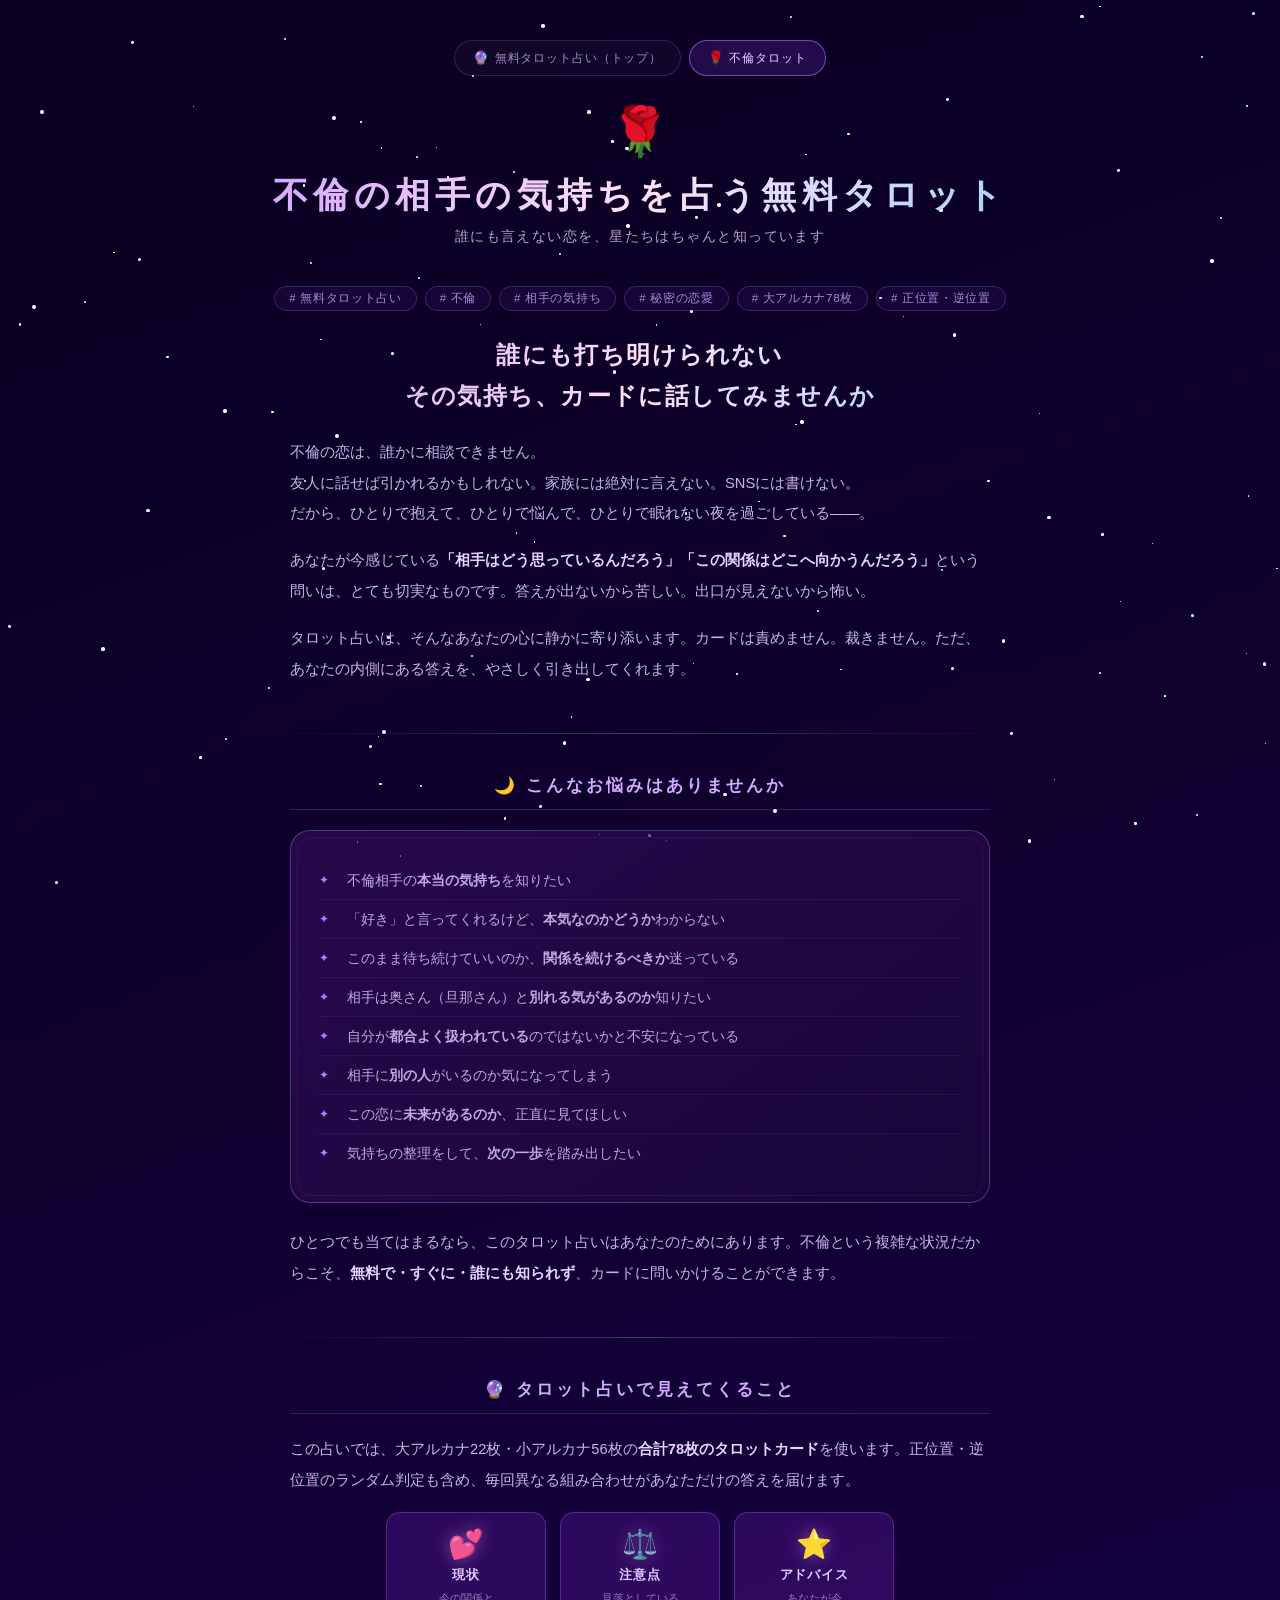
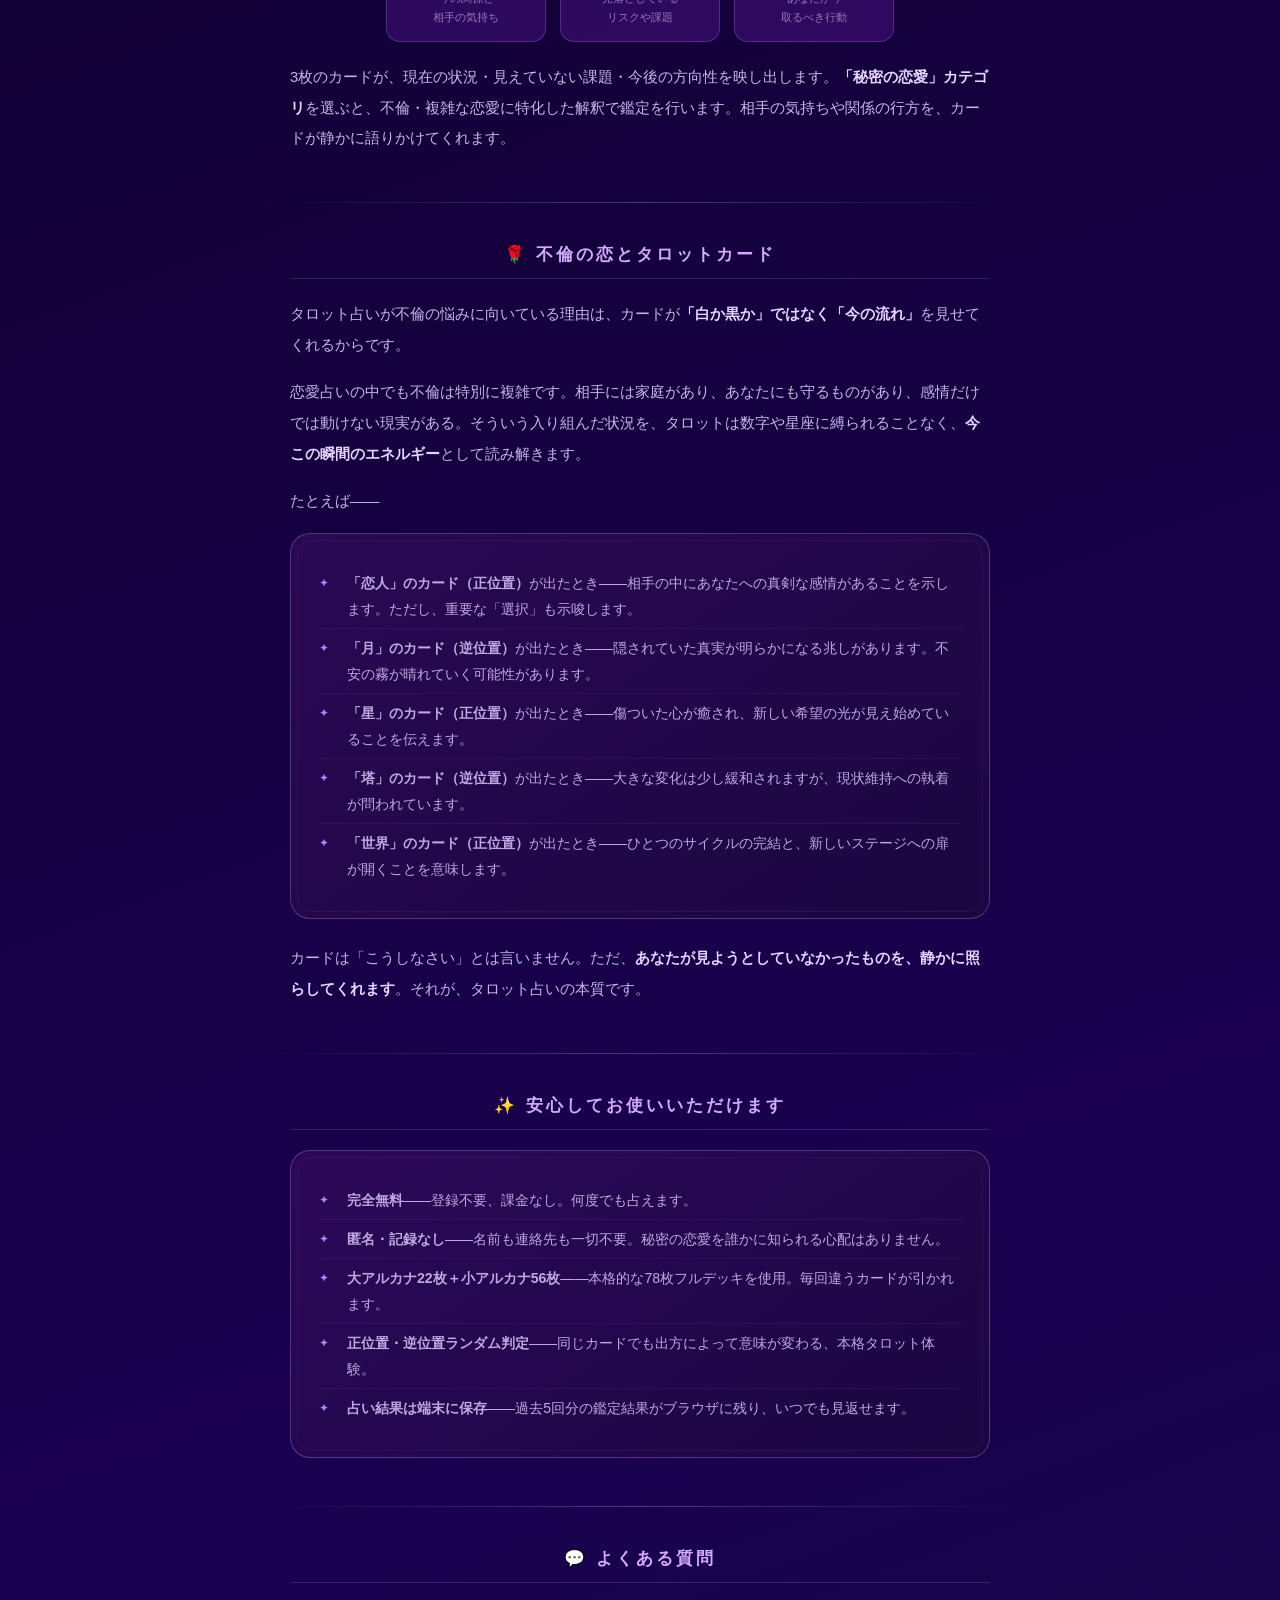
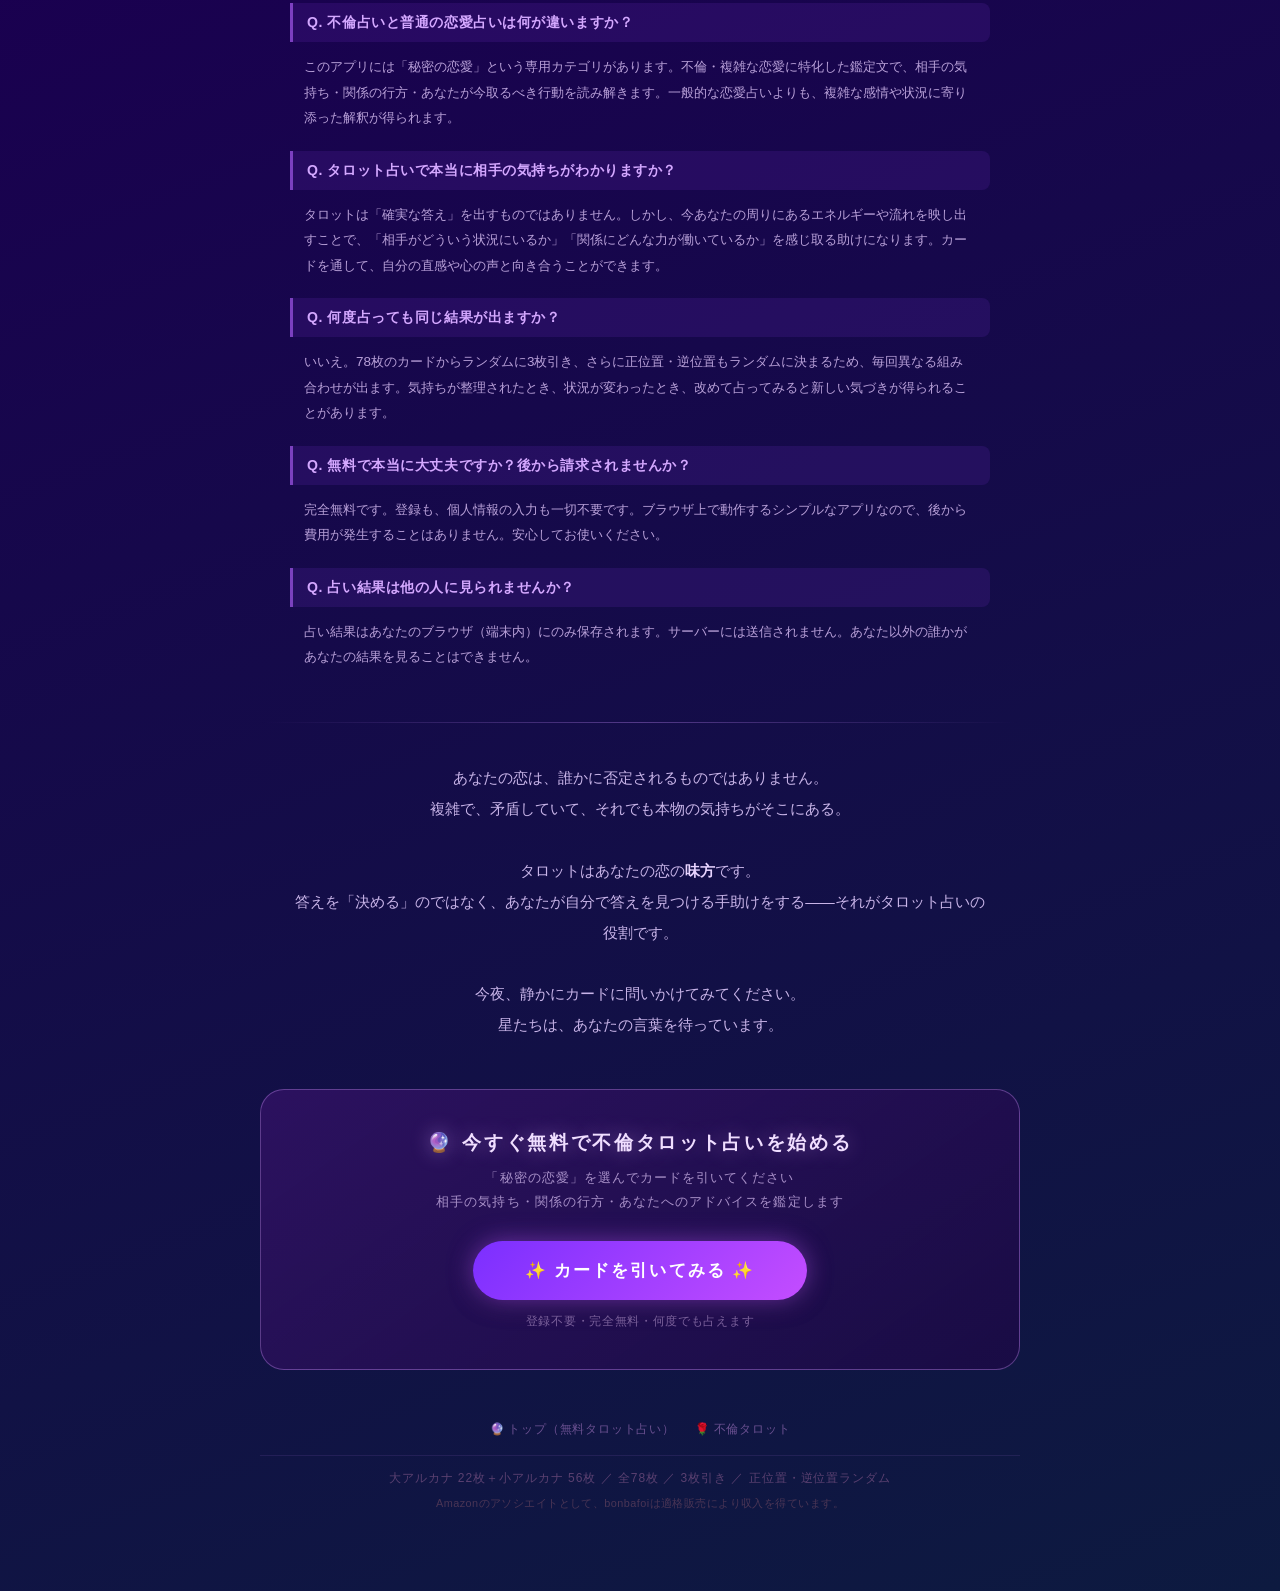
==== commit 57a9819a: "Add files via upload" ====
--- a/furin-tarot.html
+++ b/furin-tarot.html
@@ -483,7 +483,6 @@
         <nav class="footer-nav" aria-label="フッターメニュー">
           <a href="index.html">🔮 トップ（無料タロット占い）</a>
           <a href="furin-tarot.html">🌹 不倫タロット</a>
-          <a href="index.html#result-area">占い結果の見かた</a>
         </nav>
         <p>大アルカナ 22枚＋小アルカナ 56枚 ／ 全78枚 ／ 3枚引き ／ 正位置・逆位置ランダム</p>
         <p class="affiliate-disclosure">
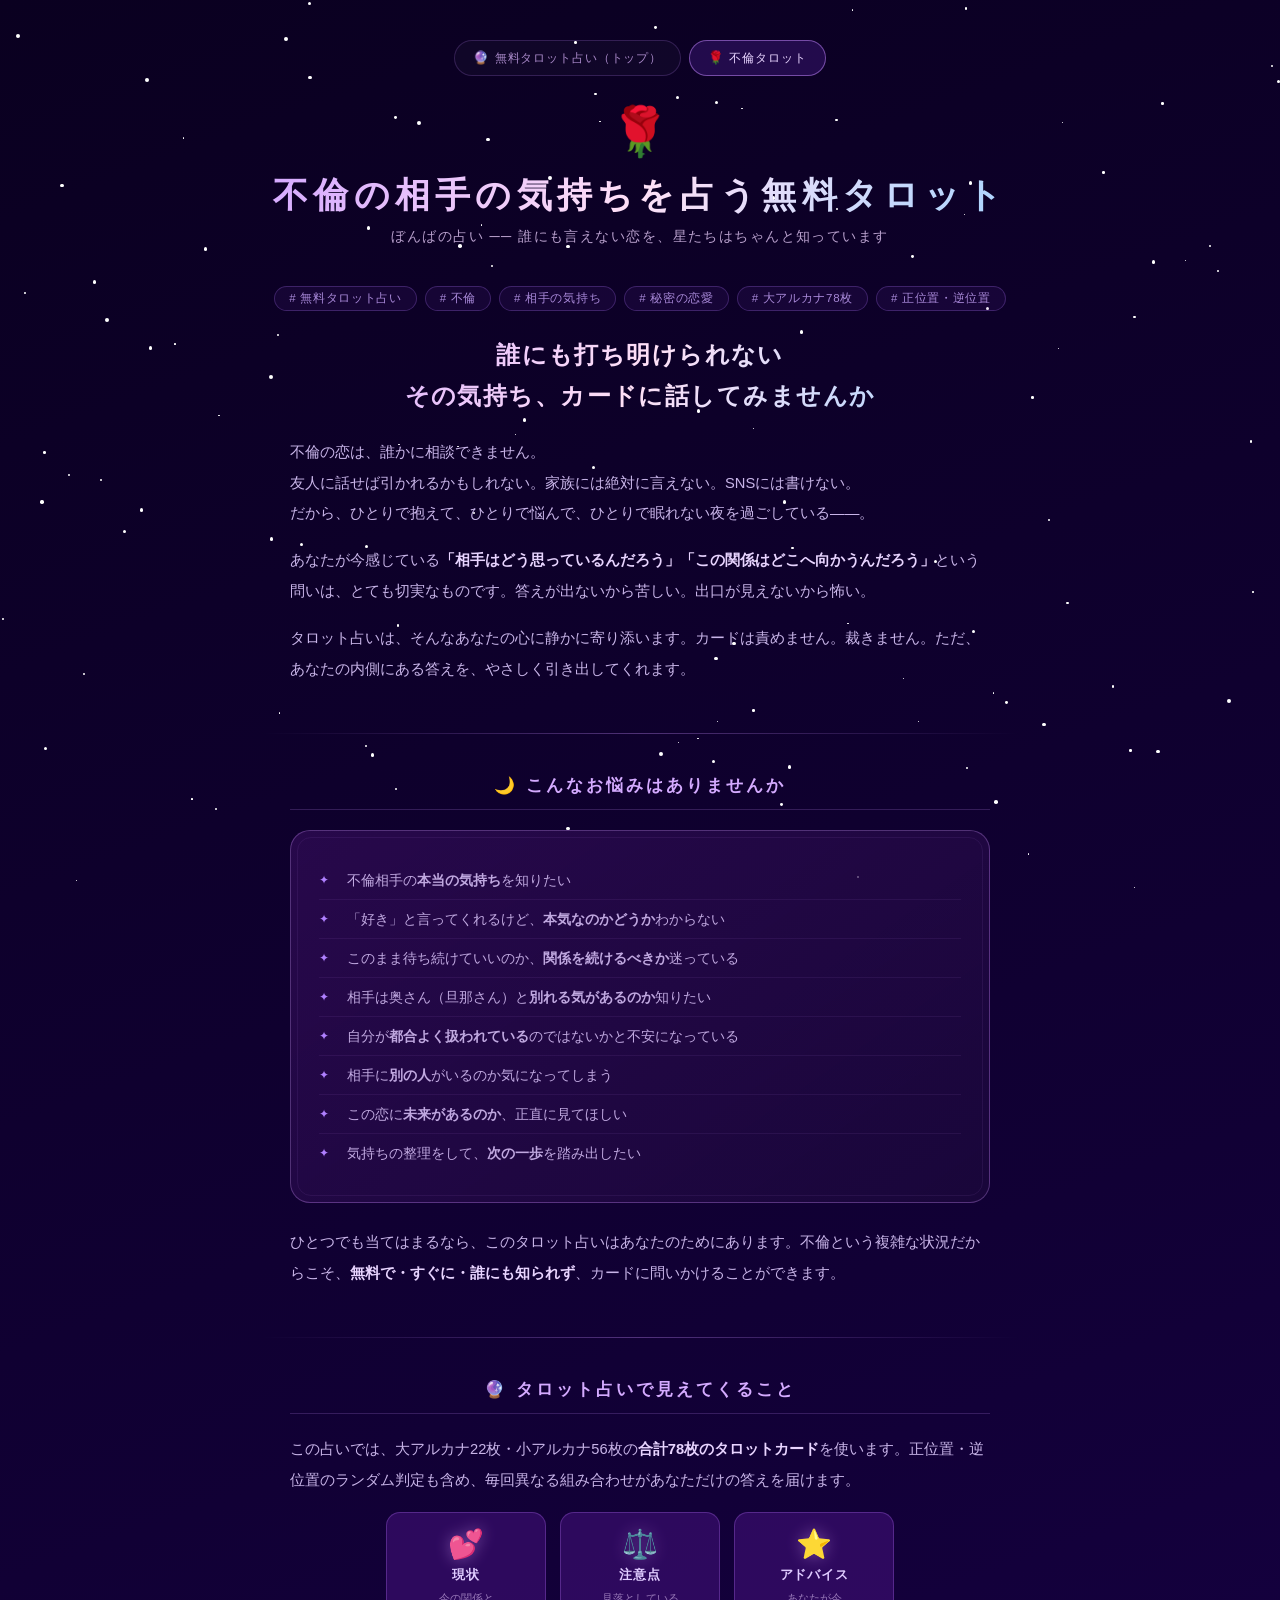
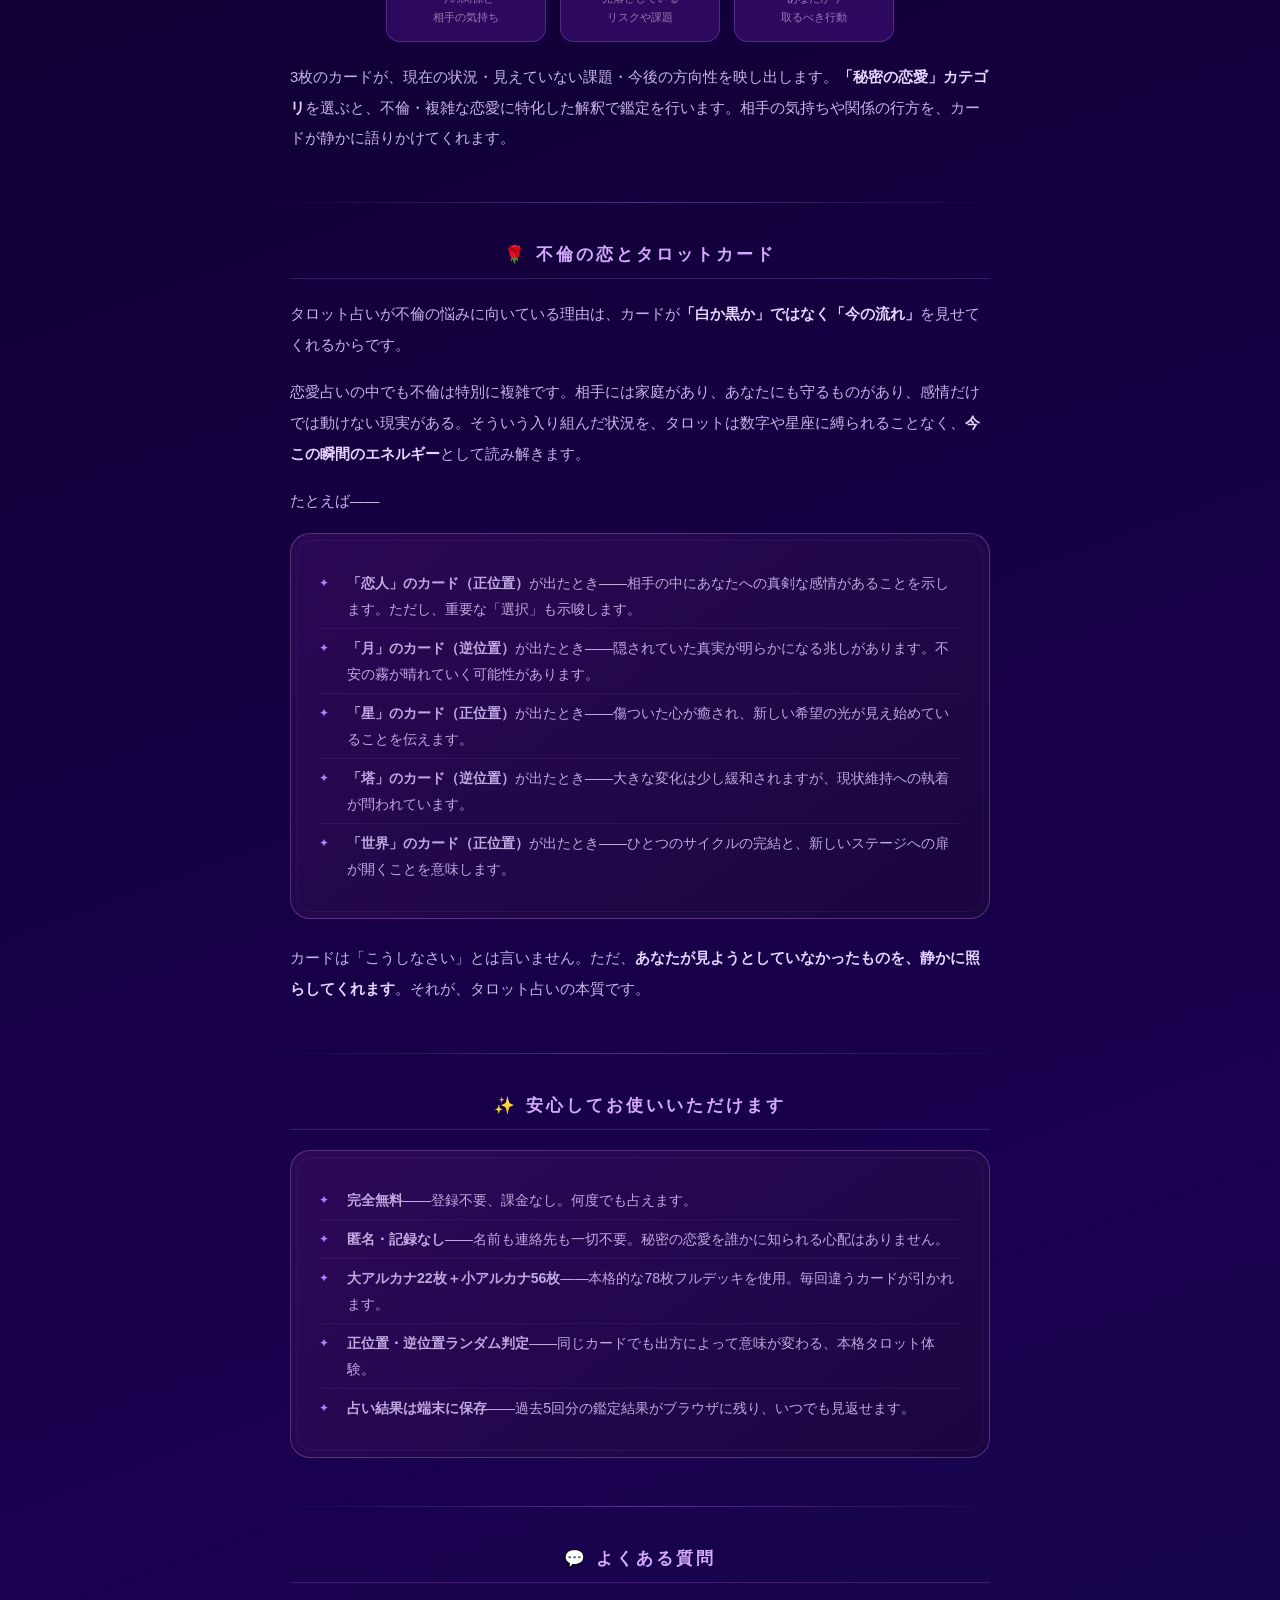
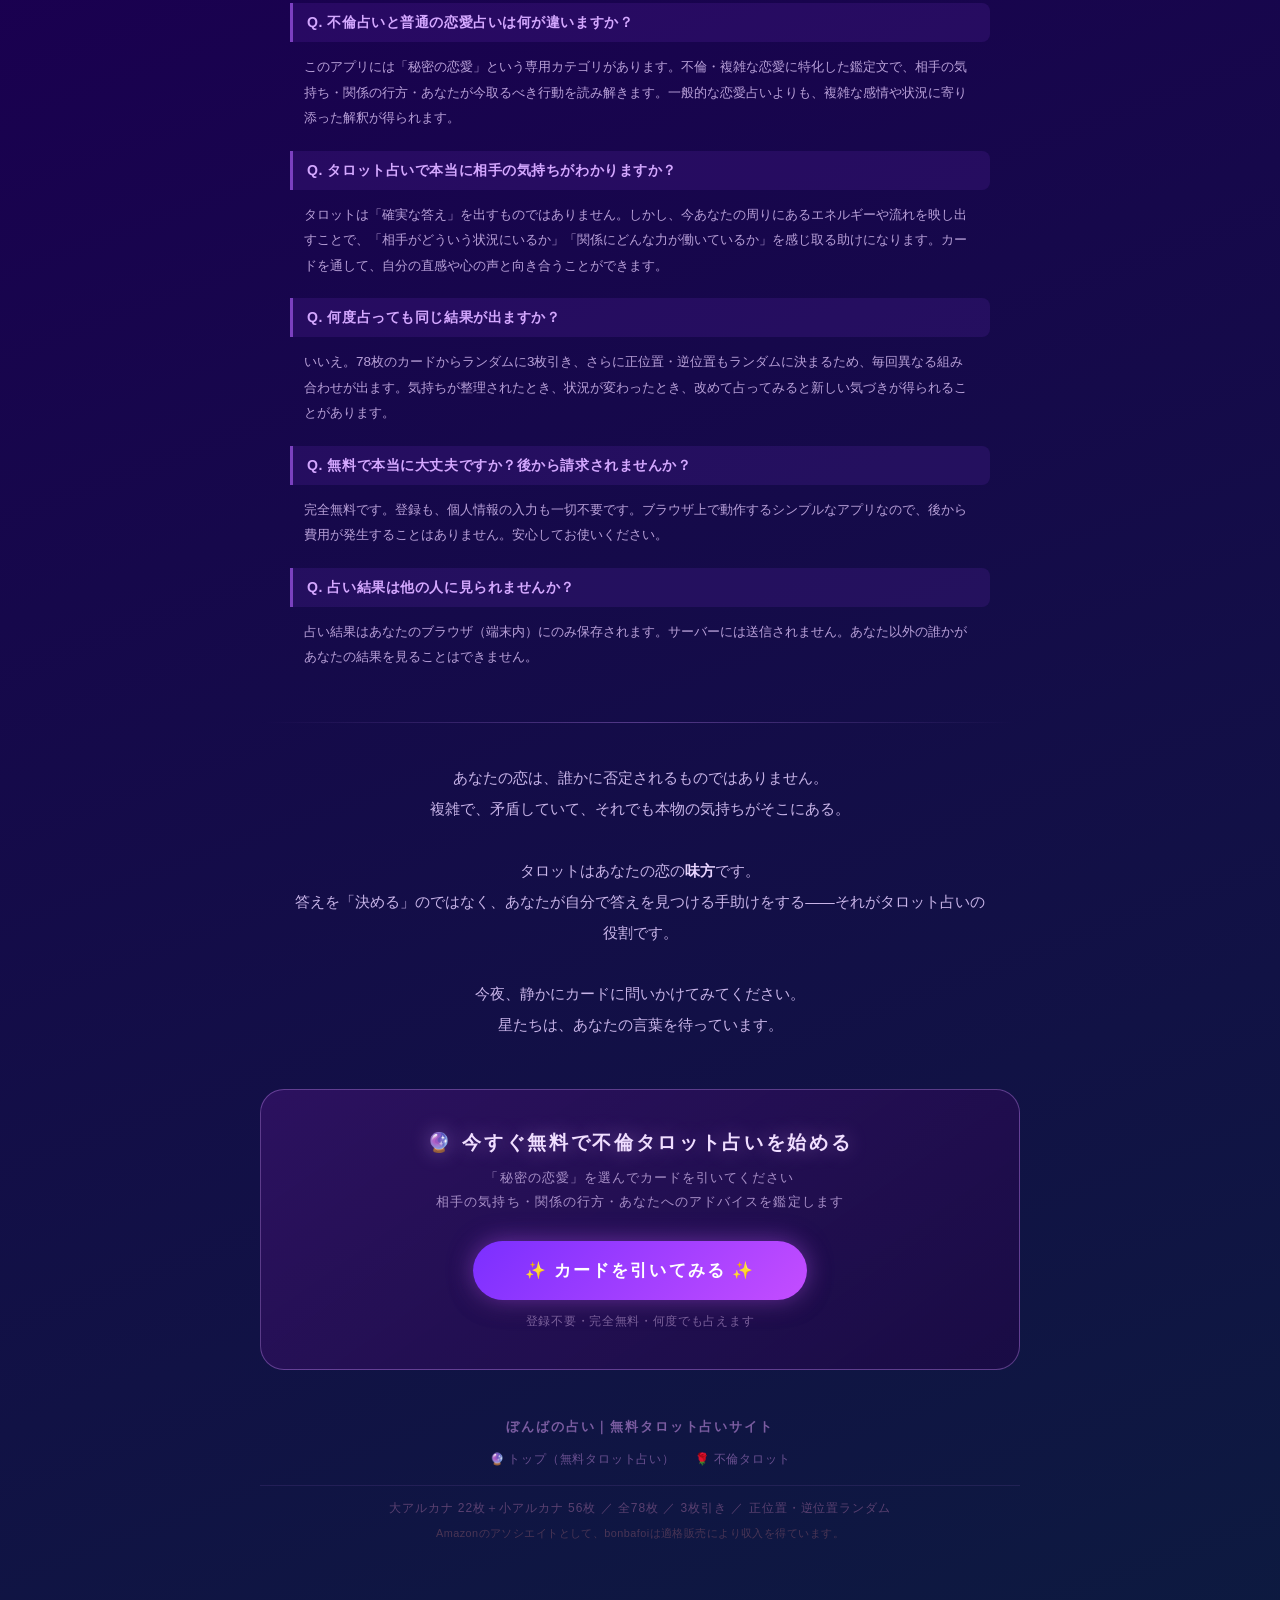
==== commit 879ec987: "Add files via upload" ====
--- a/furin-tarot.html
+++ b/furin-tarot.html
@@ -4,7 +4,7 @@
     <meta charset="UTF-8" />
     <meta name="viewport" content="width=device-width, initial-scale=1.0" />
     <title>不倫の相手の気持ちを占う無料タロット｜ぼんばの占い</title>
-    <meta name="description" content="不倫関係で悩んでいる方へ。相手の本音や今後の関係をタロットで占います。無料・登録不要ですぐ使えます。" />
+    <meta name="description" content="不倫関係で悩んでいる方へ。ぼんばの占いで相手の本音や今後の関係をタロットで占います。無料・登録不要ですぐ使えます。" />
     <link rel="stylesheet" href="style.css" />
     <style>
       /* ── ランディングページ専用スタイル ── */
@@ -284,7 +284,7 @@
       <header>
         <span class="moon-decoration">🌹</span>
         <h1>不倫の相手の気持ちを占う無料タロット</h1>
-        <p class="subtitle">誰にも言えない恋を、星たちはちゃんと知っています</p>
+        <p class="subtitle">ぼんばの占い ── 誰にも言えない恋を、星たちはちゃんと知っています</p>
       </header>
 
       <!-- キーワードタグ -->
@@ -480,6 +480,7 @@
 
       <!-- フッター -->
       <footer>
+        <p class="footer-brand">ぼんばの占い｜無料タロット占いサイト</p>
         <nav class="footer-nav" aria-label="フッターメニュー">
           <a href="index.html">🔮 トップ（無料タロット占い）</a>
           <a href="furin-tarot.html">🌹 不倫タロット</a>
--- a/style.css
+++ b/style.css
@@ -768,6 +768,14 @@
   letter-spacing: 0.08em;
 }
 
+.footer-brand {
+  font-size: 0.82rem;
+  font-weight: bold;
+  color: #7a5ca0;
+  letter-spacing: 0.14em;
+  margin-bottom: 12px;
+}
+
 .affiliate-disclosure {
   margin-top: 10px;
   font-size: 0.68rem;
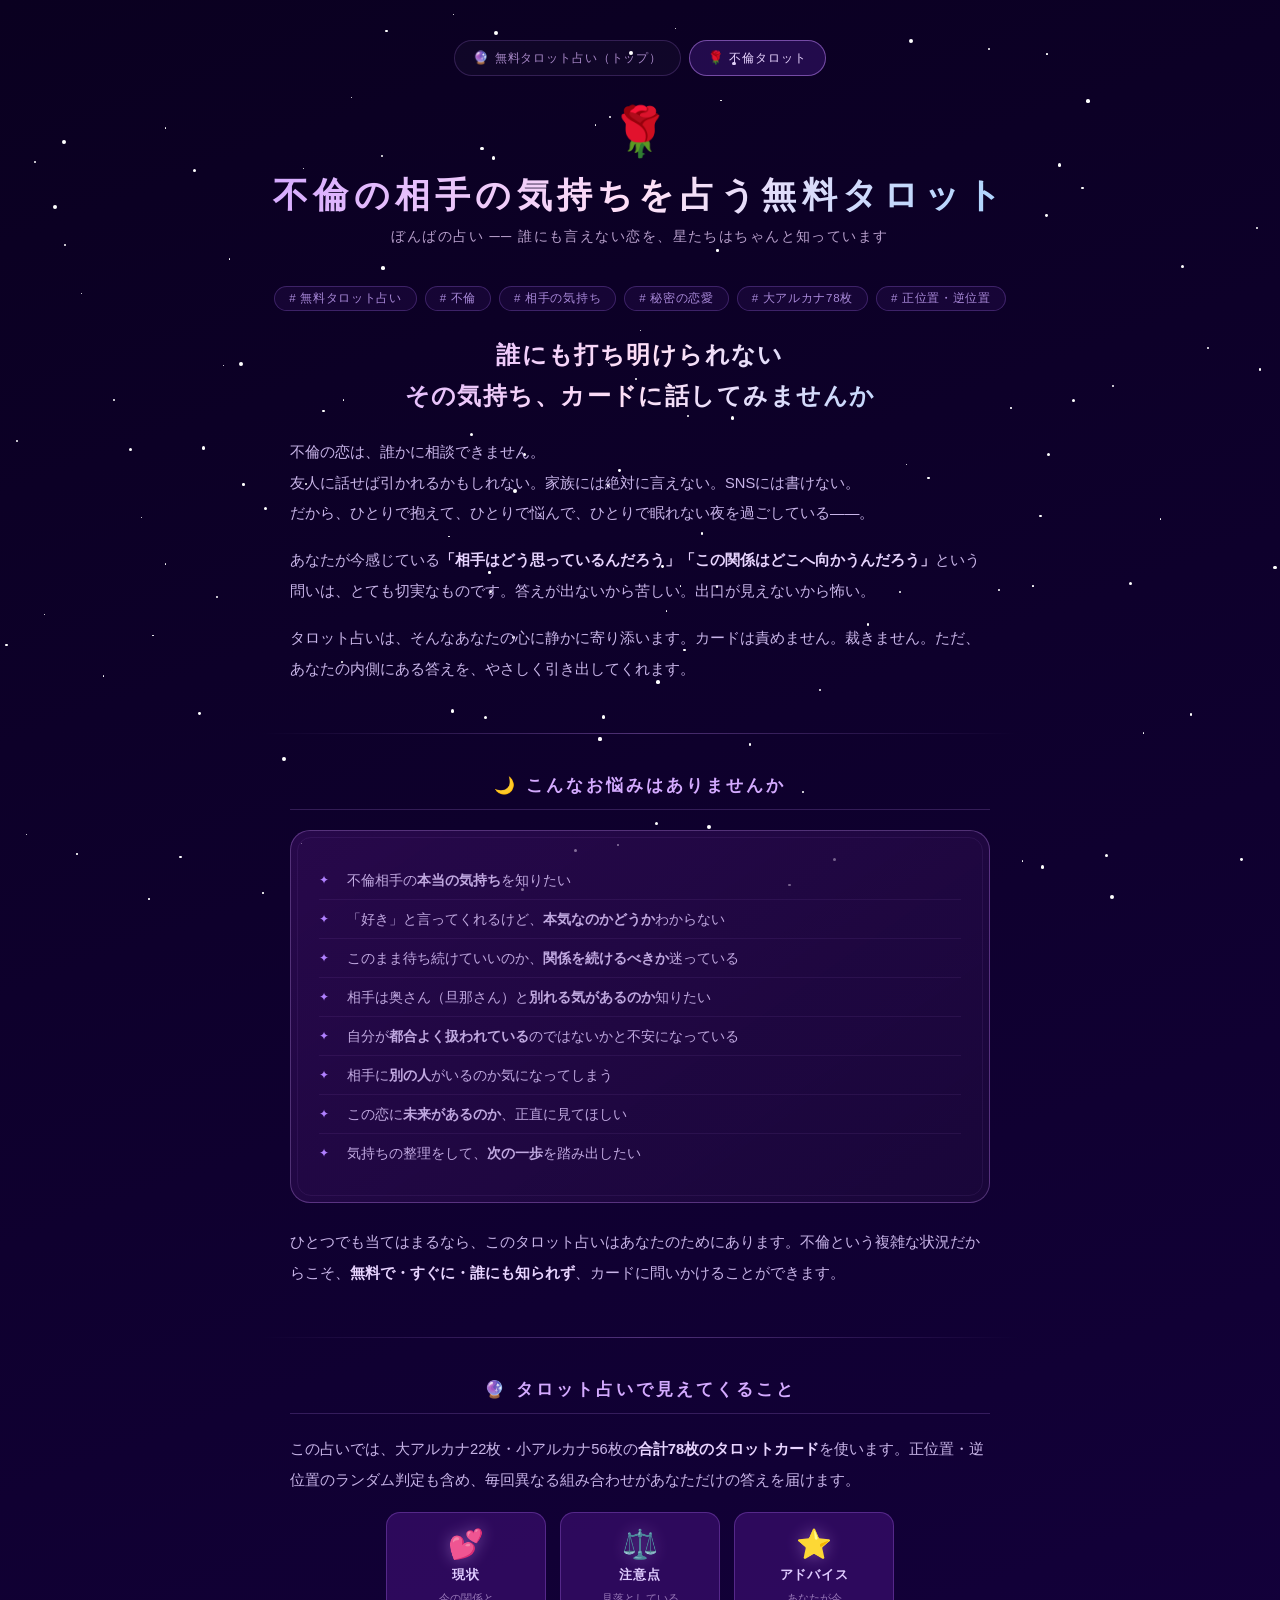
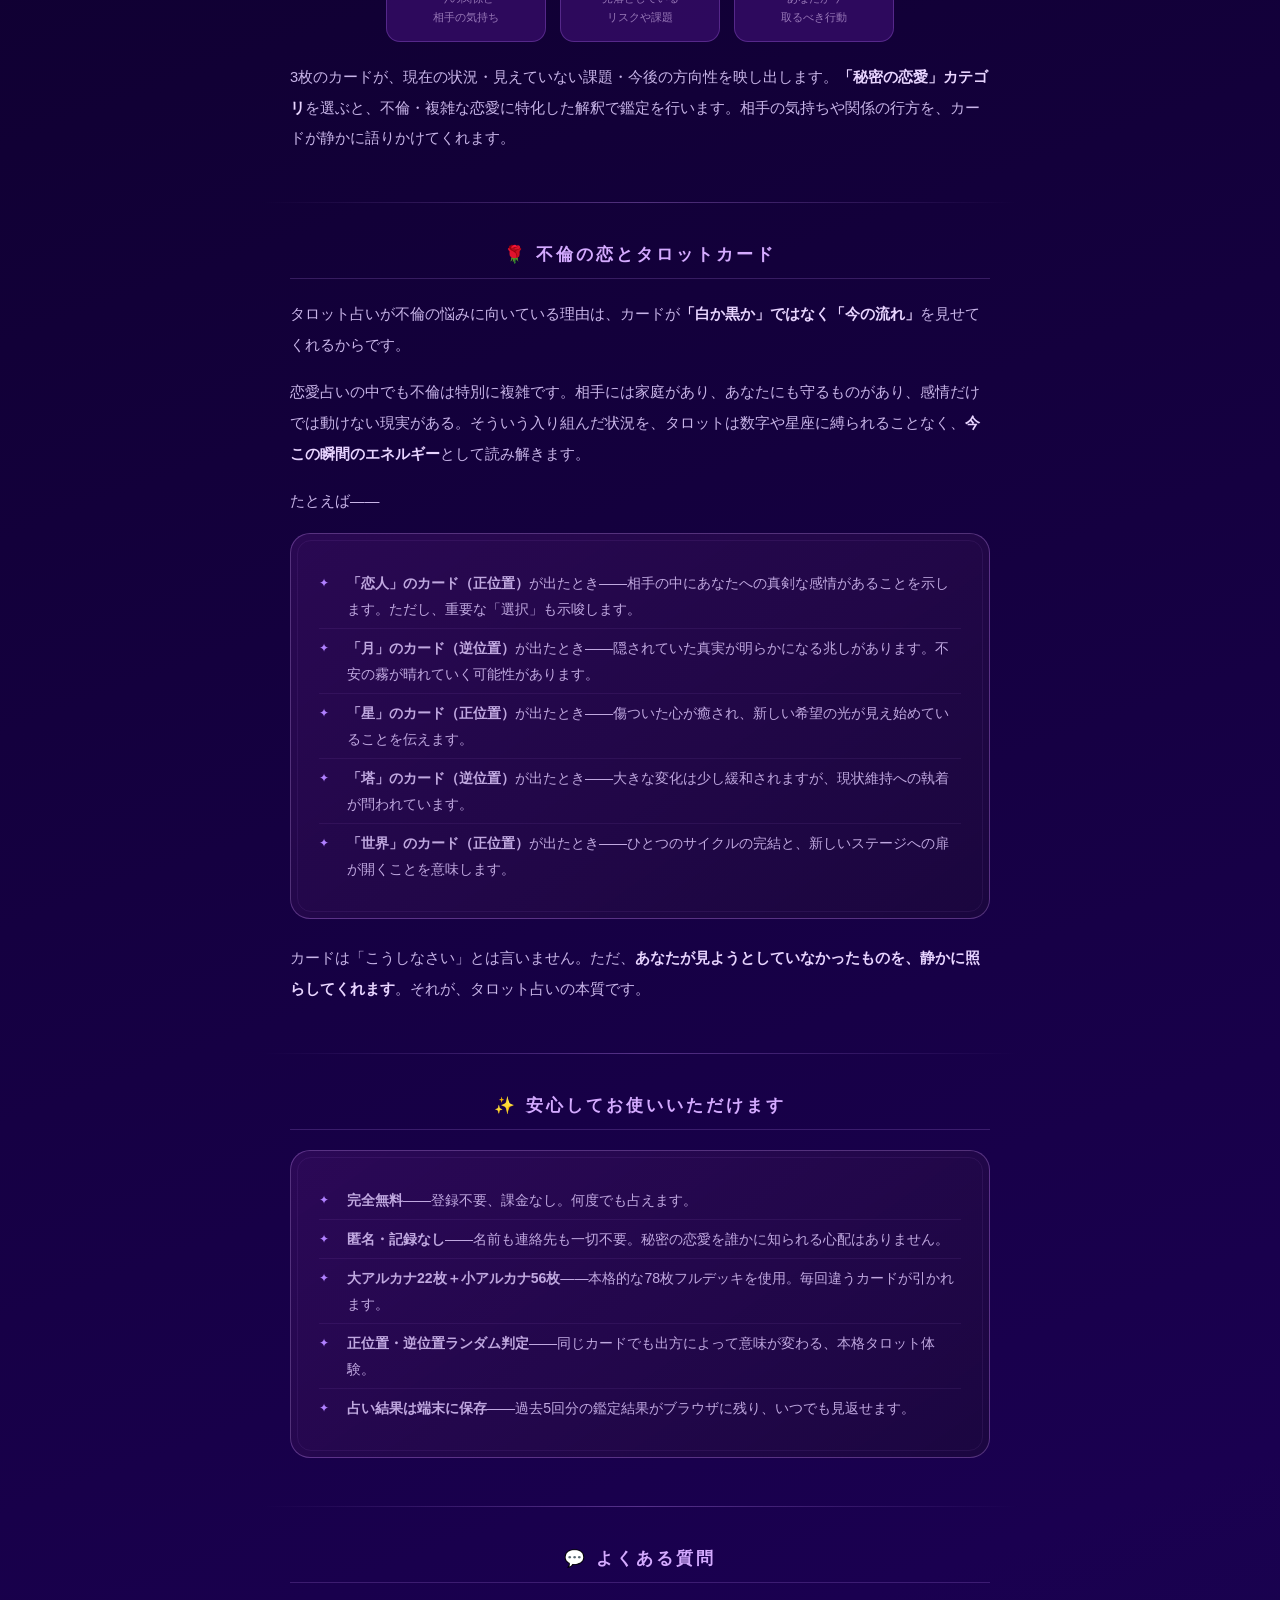
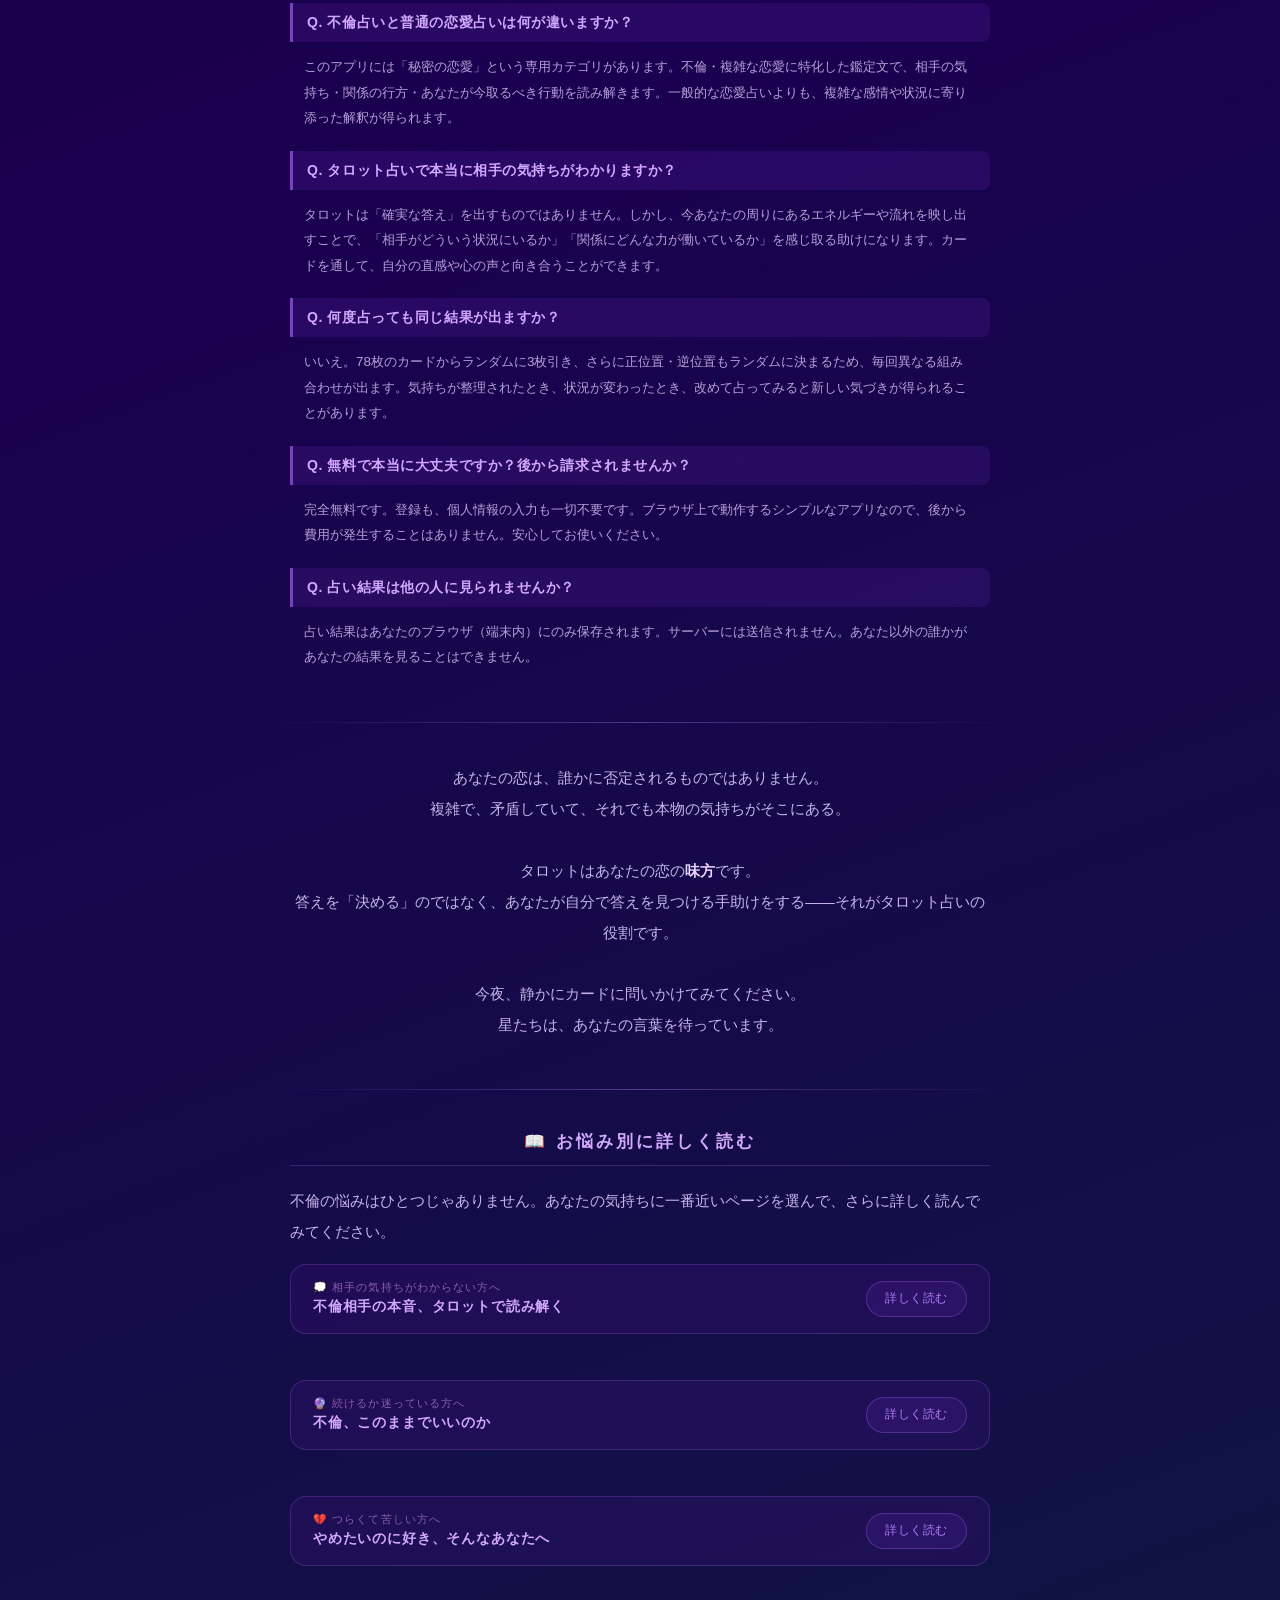
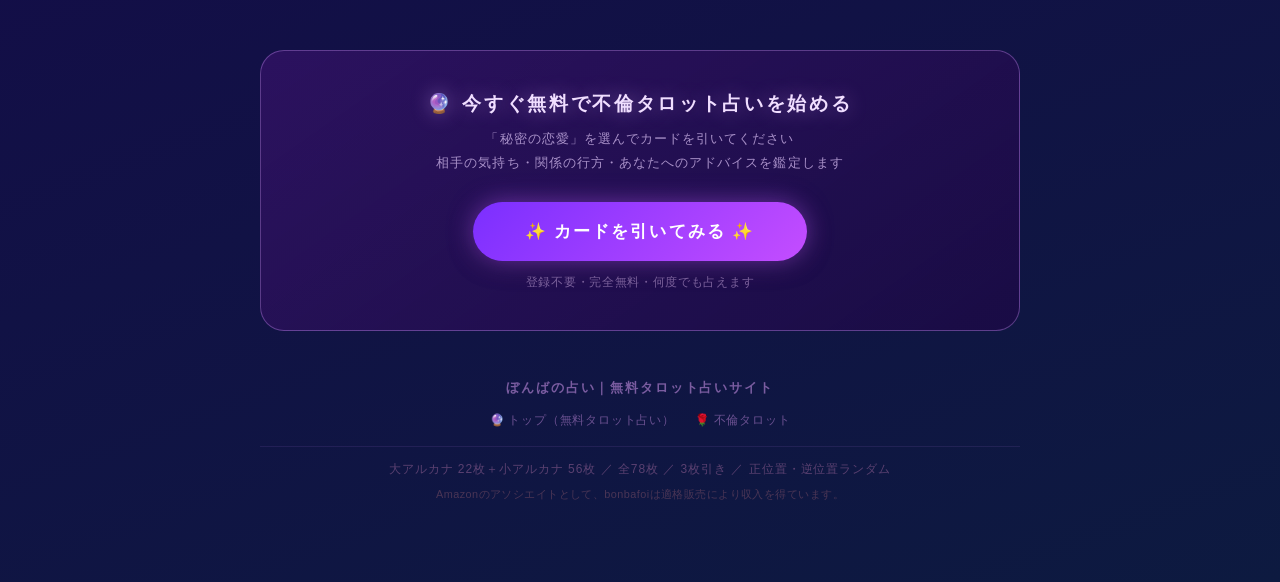
==== commit f8611227: "Add files via upload" ====
--- a/furin-tarot.html
+++ b/furin-tarot.html
@@ -463,6 +463,37 @@
           今夜、静かにカードに問いかけてみてください。<br>
           星たちは、あなたの言葉を待っています。
         </p>
+      </section>
+
+      <div class="lp-divider"></div>
+
+      <!-- お悩み別の詳細ページ -->
+      <section class="lp-section">
+        <p class="lp-section-heading">📖 お悩み別に詳しく読む</p>
+        <p class="lp-body">不倫の悩みはひとつじゃありません。あなたの気持ちに一番近いページを選んで、さらに詳しく読んでみてください。</p>
+        <div style="display:flex; flex-direction:column; gap:10px; margin-top:6px;">
+          <a href="furin-feelings.html" class="internal-banner">
+            <div class="banner-body">
+              <span class="banner-eyebrow">💭 相手の気持ちがわからない方へ</span>
+              <span class="banner-main">不倫相手の本音、タロットで読み解く</span>
+            </div>
+            <span class="banner-cta">詳しく読む</span>
+          </a>
+          <a href="furin-future.html" class="internal-banner">
+            <div class="banner-body">
+              <span class="banner-eyebrow">🔮 続けるか迷っている方へ</span>
+              <span class="banner-main">不倫、このままでいいのか</span>
+            </div>
+            <span class="banner-cta">詳しく読む</span>
+          </a>
+          <a href="furin-pain.html" class="internal-banner">
+            <div class="banner-body">
+              <span class="banner-eyebrow">💔 つらくて苦しい方へ</span>
+              <span class="banner-main">やめたいのに好き、そんなあなたへ</span>
+            </div>
+            <span class="banner-cta">詳しく読む</span>
+          </a>
+        </div>
       </section>
 
       <!-- ⑧ CTAボタン -->
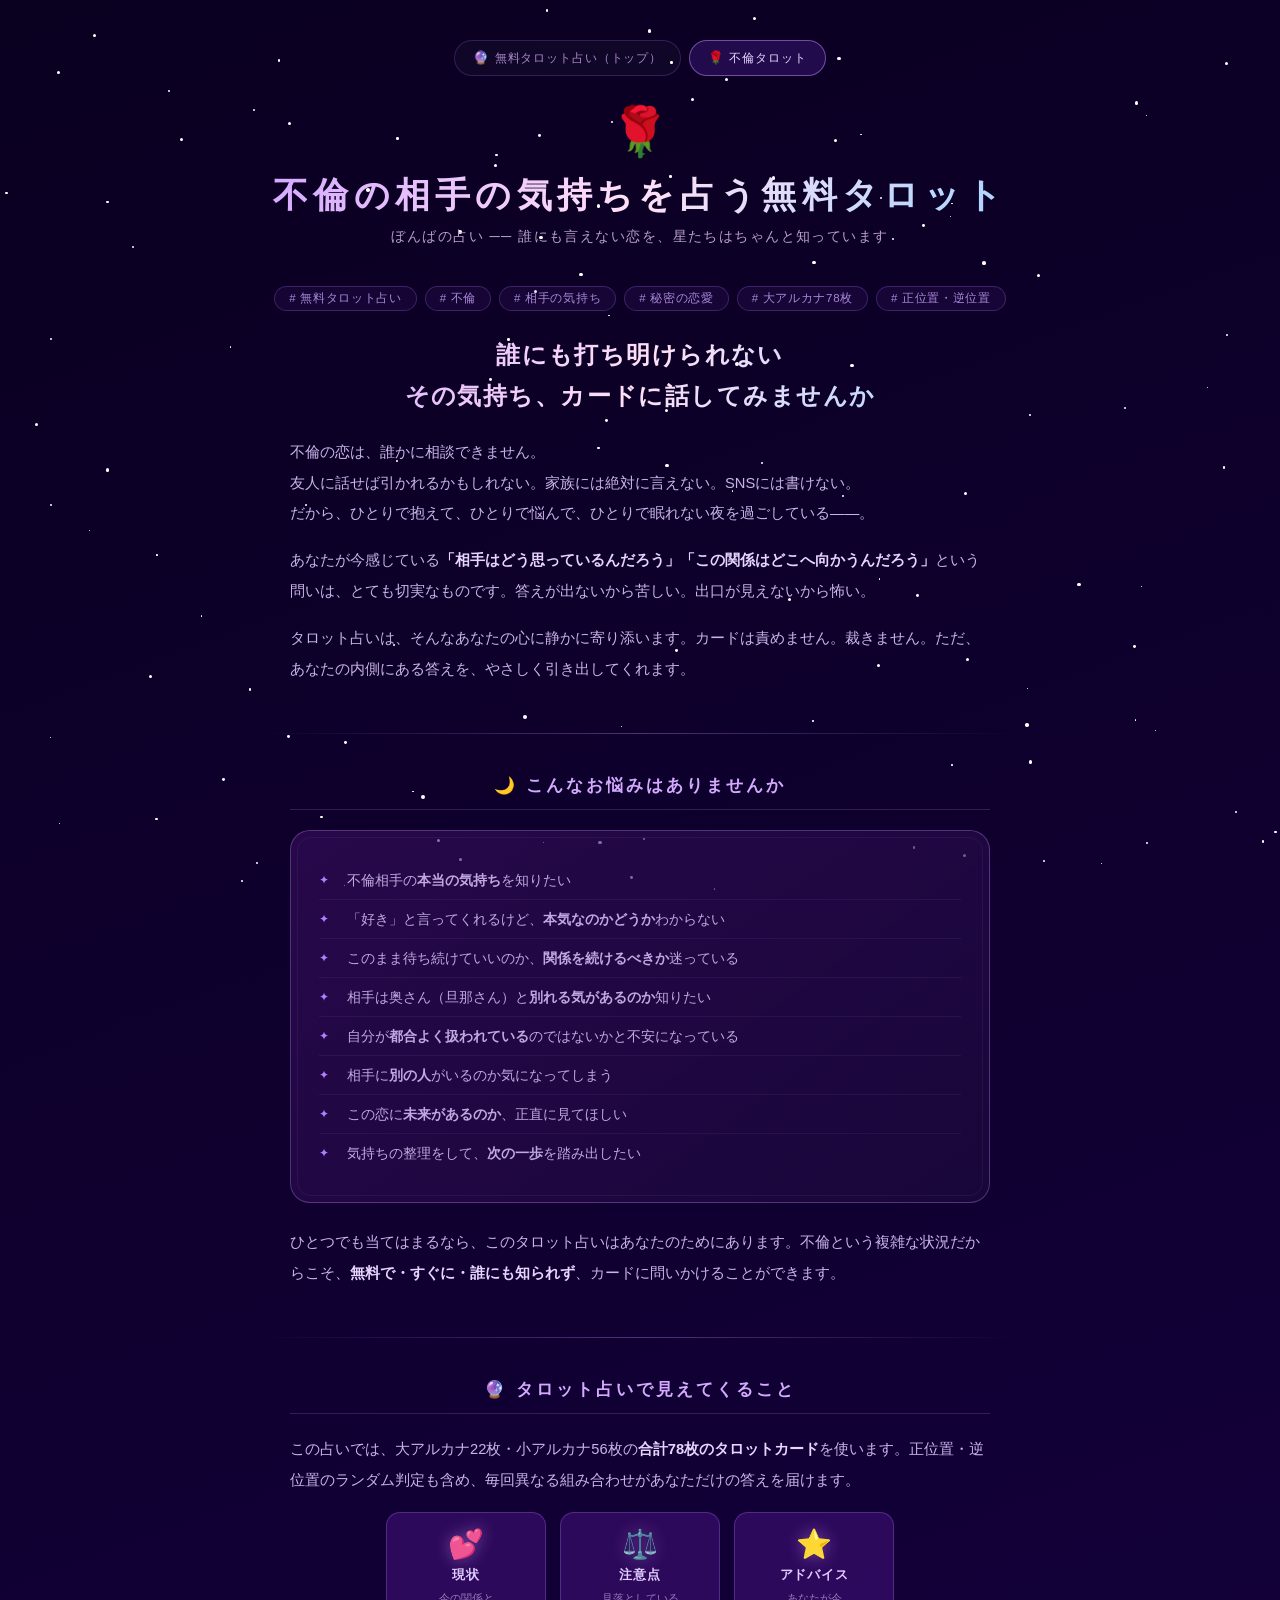
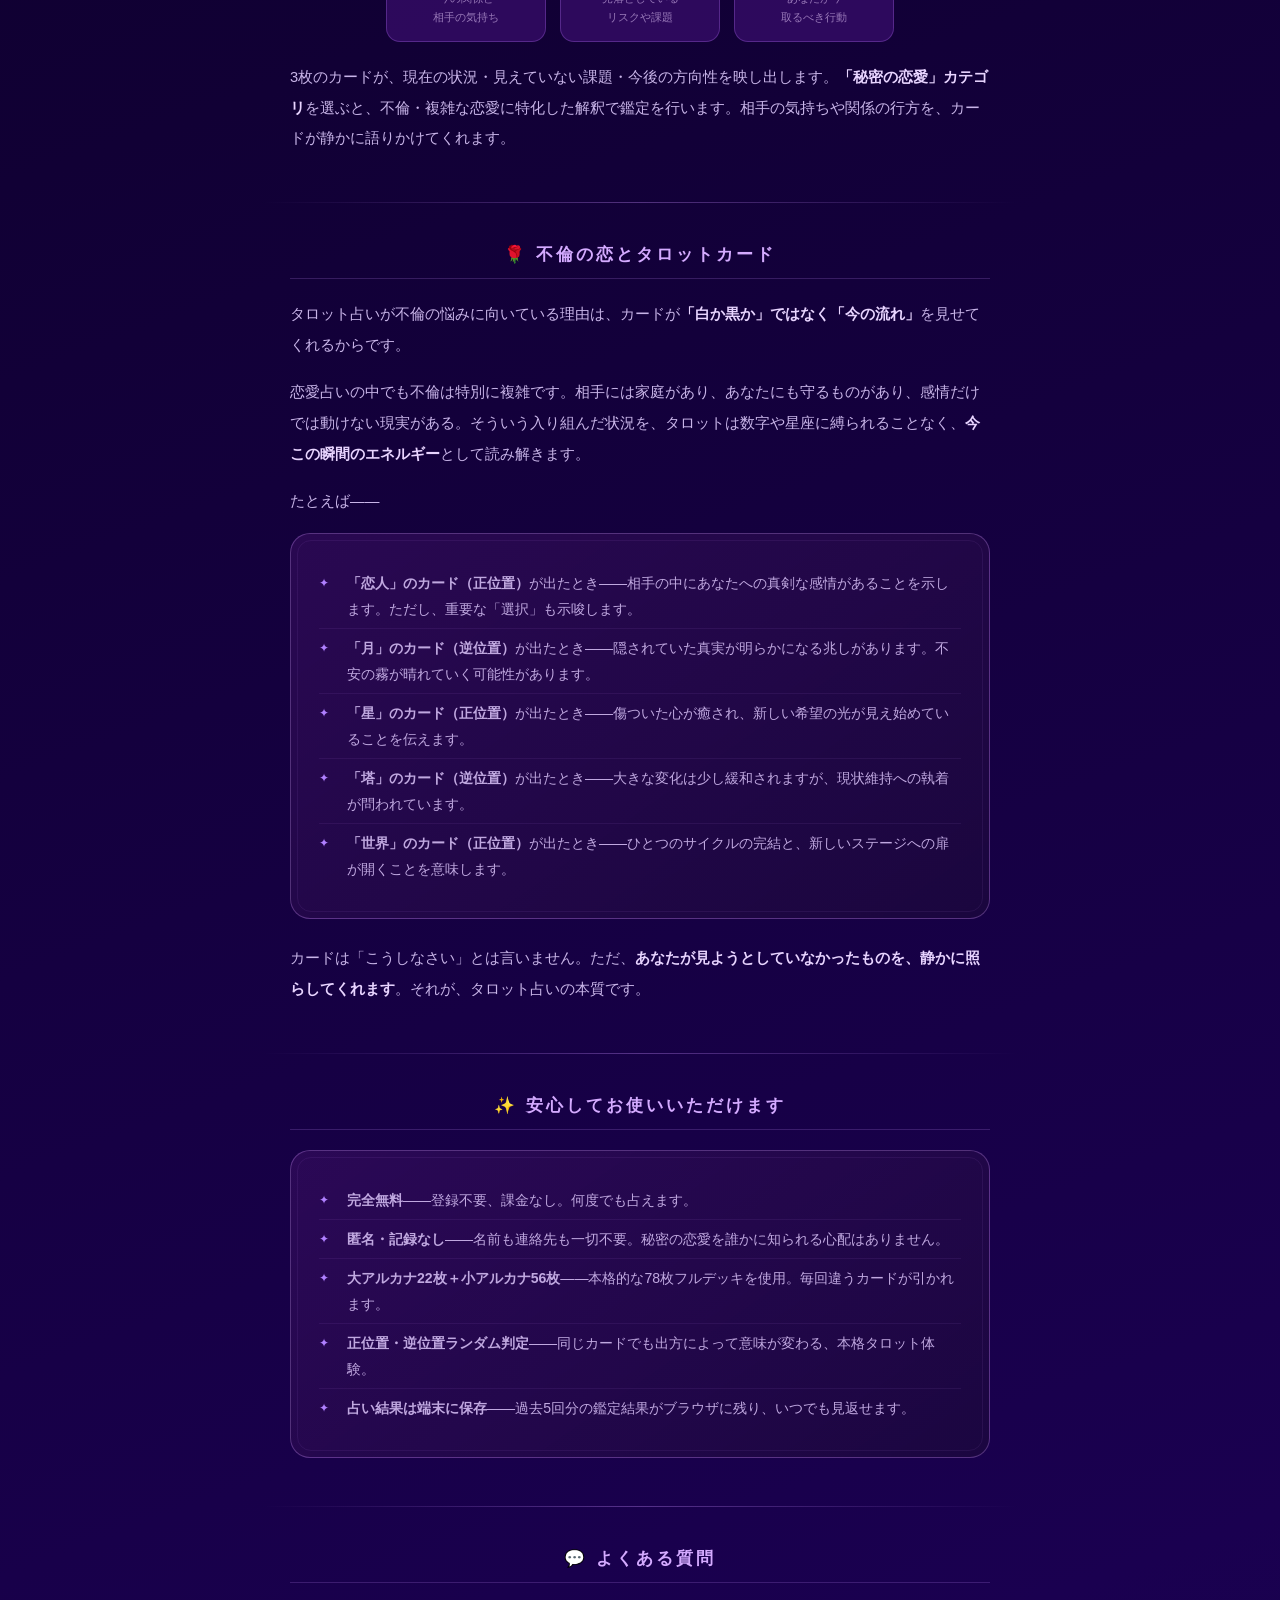
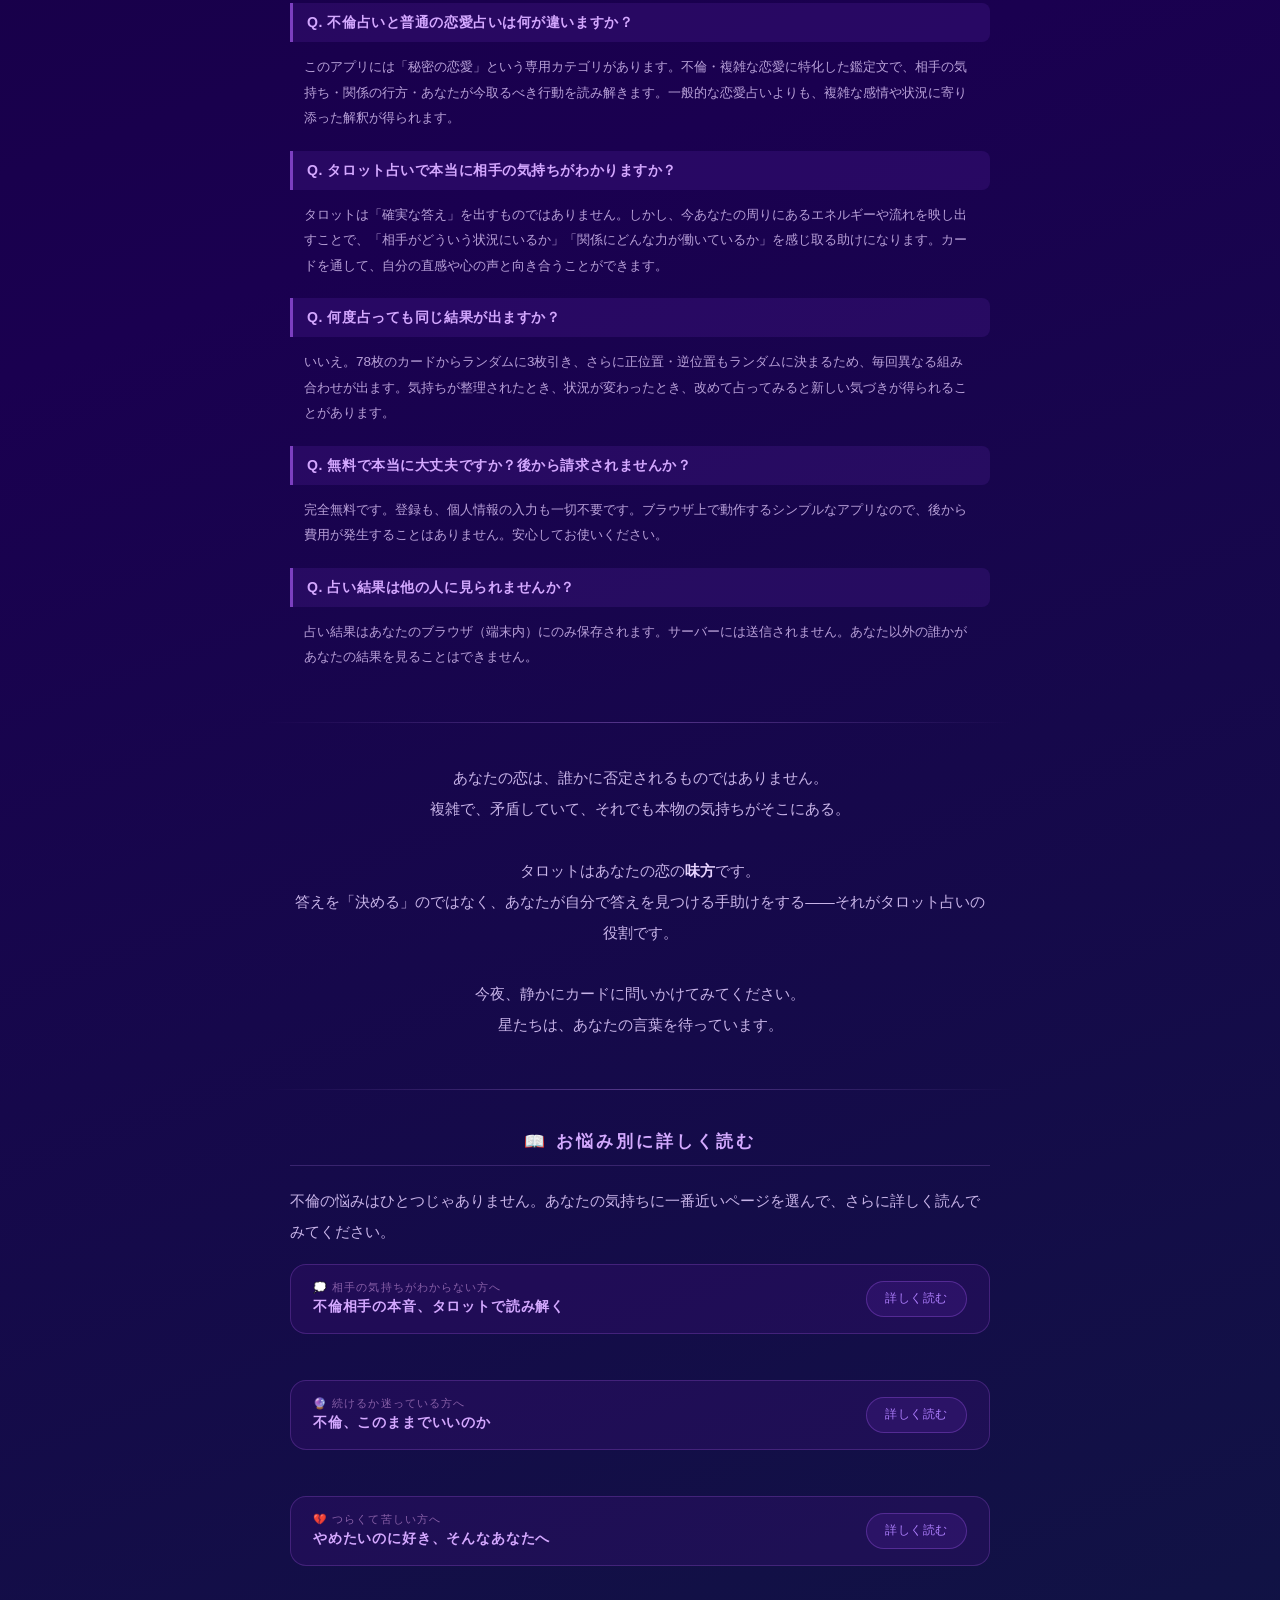
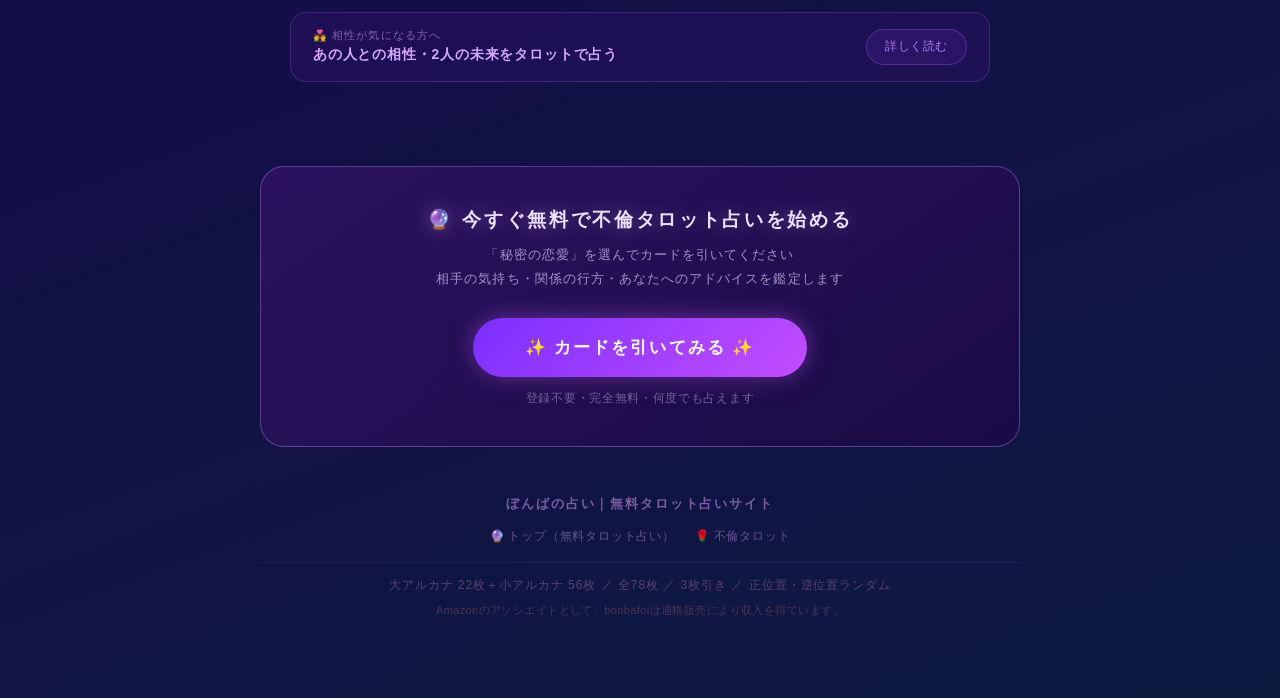
==== commit 3603bba6: "Add files via upload" ====
--- a/furin-tarot.html
+++ b/furin-tarot.html
@@ -493,6 +493,13 @@
             </div>
             <span class="banner-cta">詳しく読む</span>
           </a>
+          <a href="love-compatibility.html" class="internal-banner">
+            <div class="banner-body">
+              <span class="banner-eyebrow">💑 相性が気になる方へ</span>
+              <span class="banner-main">あの人との相性・2人の未来をタロットで占う</span>
+            </div>
+            <span class="banner-cta">詳しく読む</span>
+          </a>
         </div>
       </section>
 
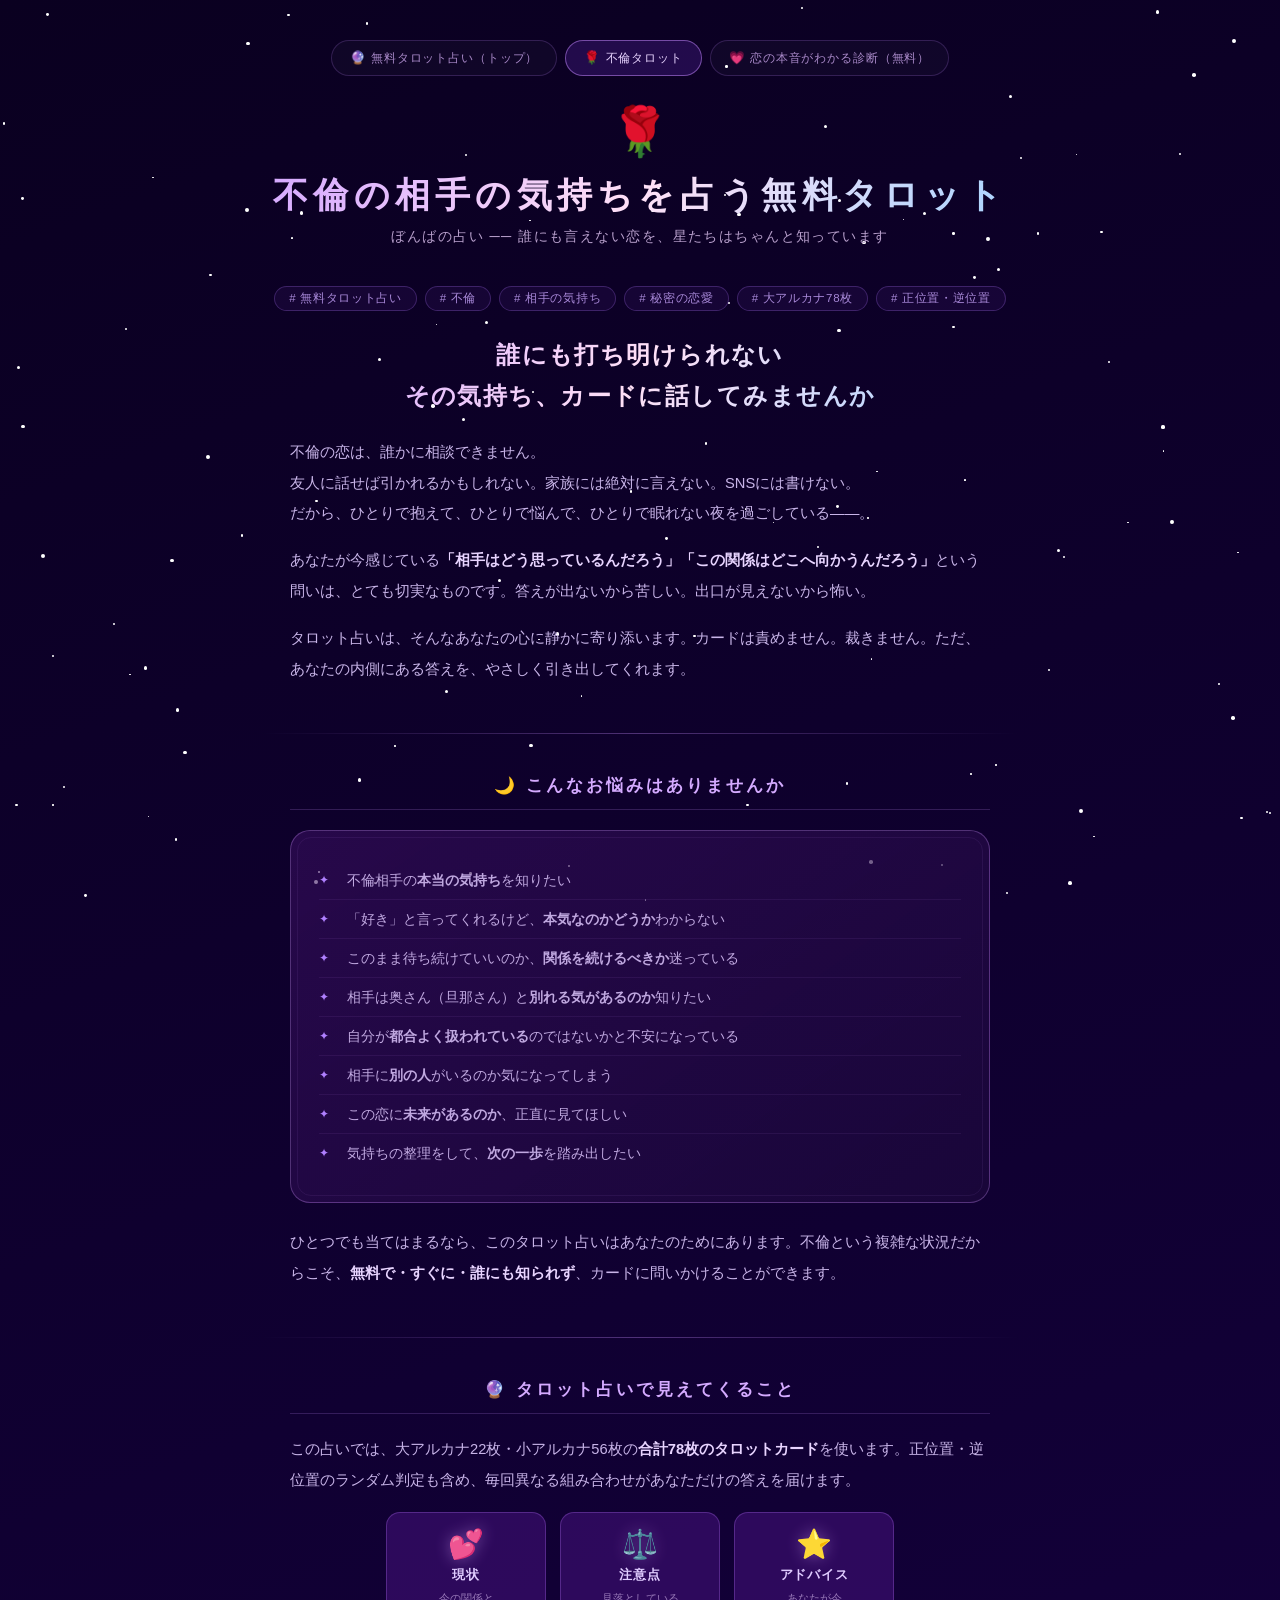
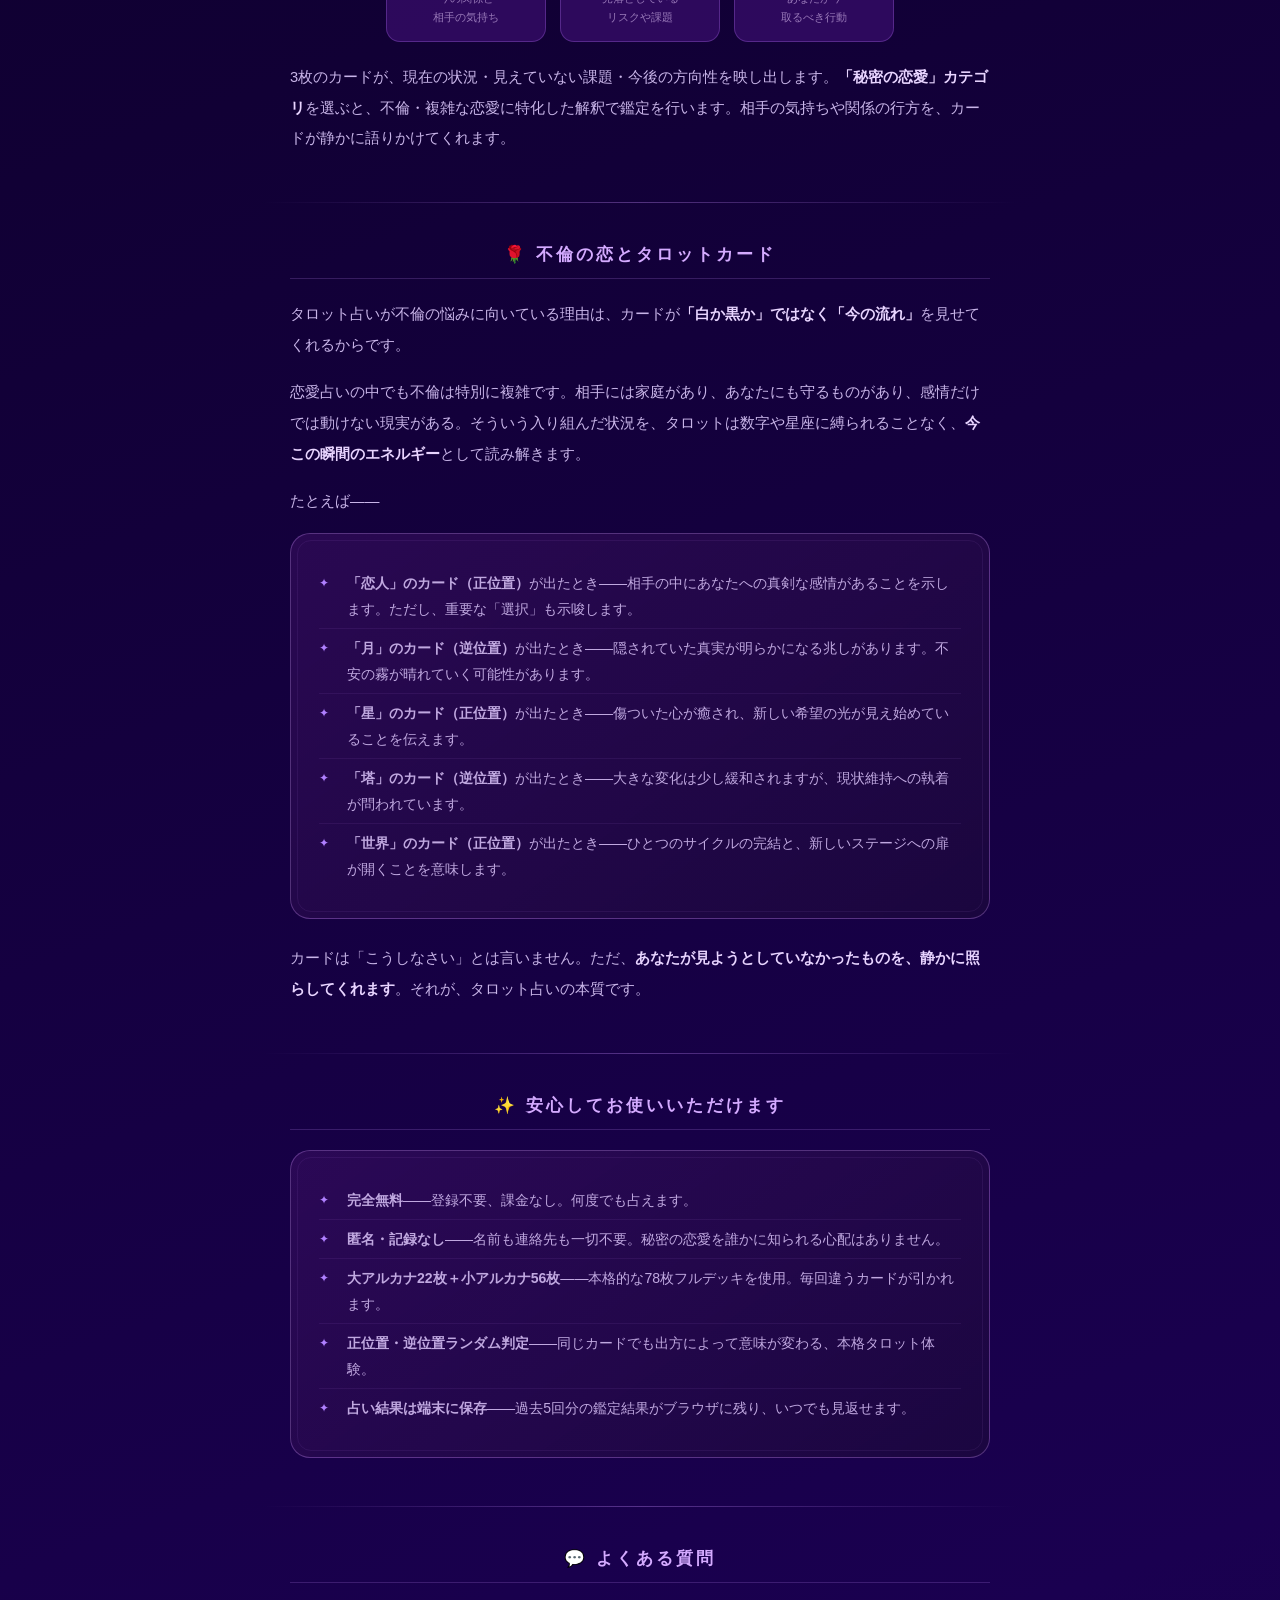
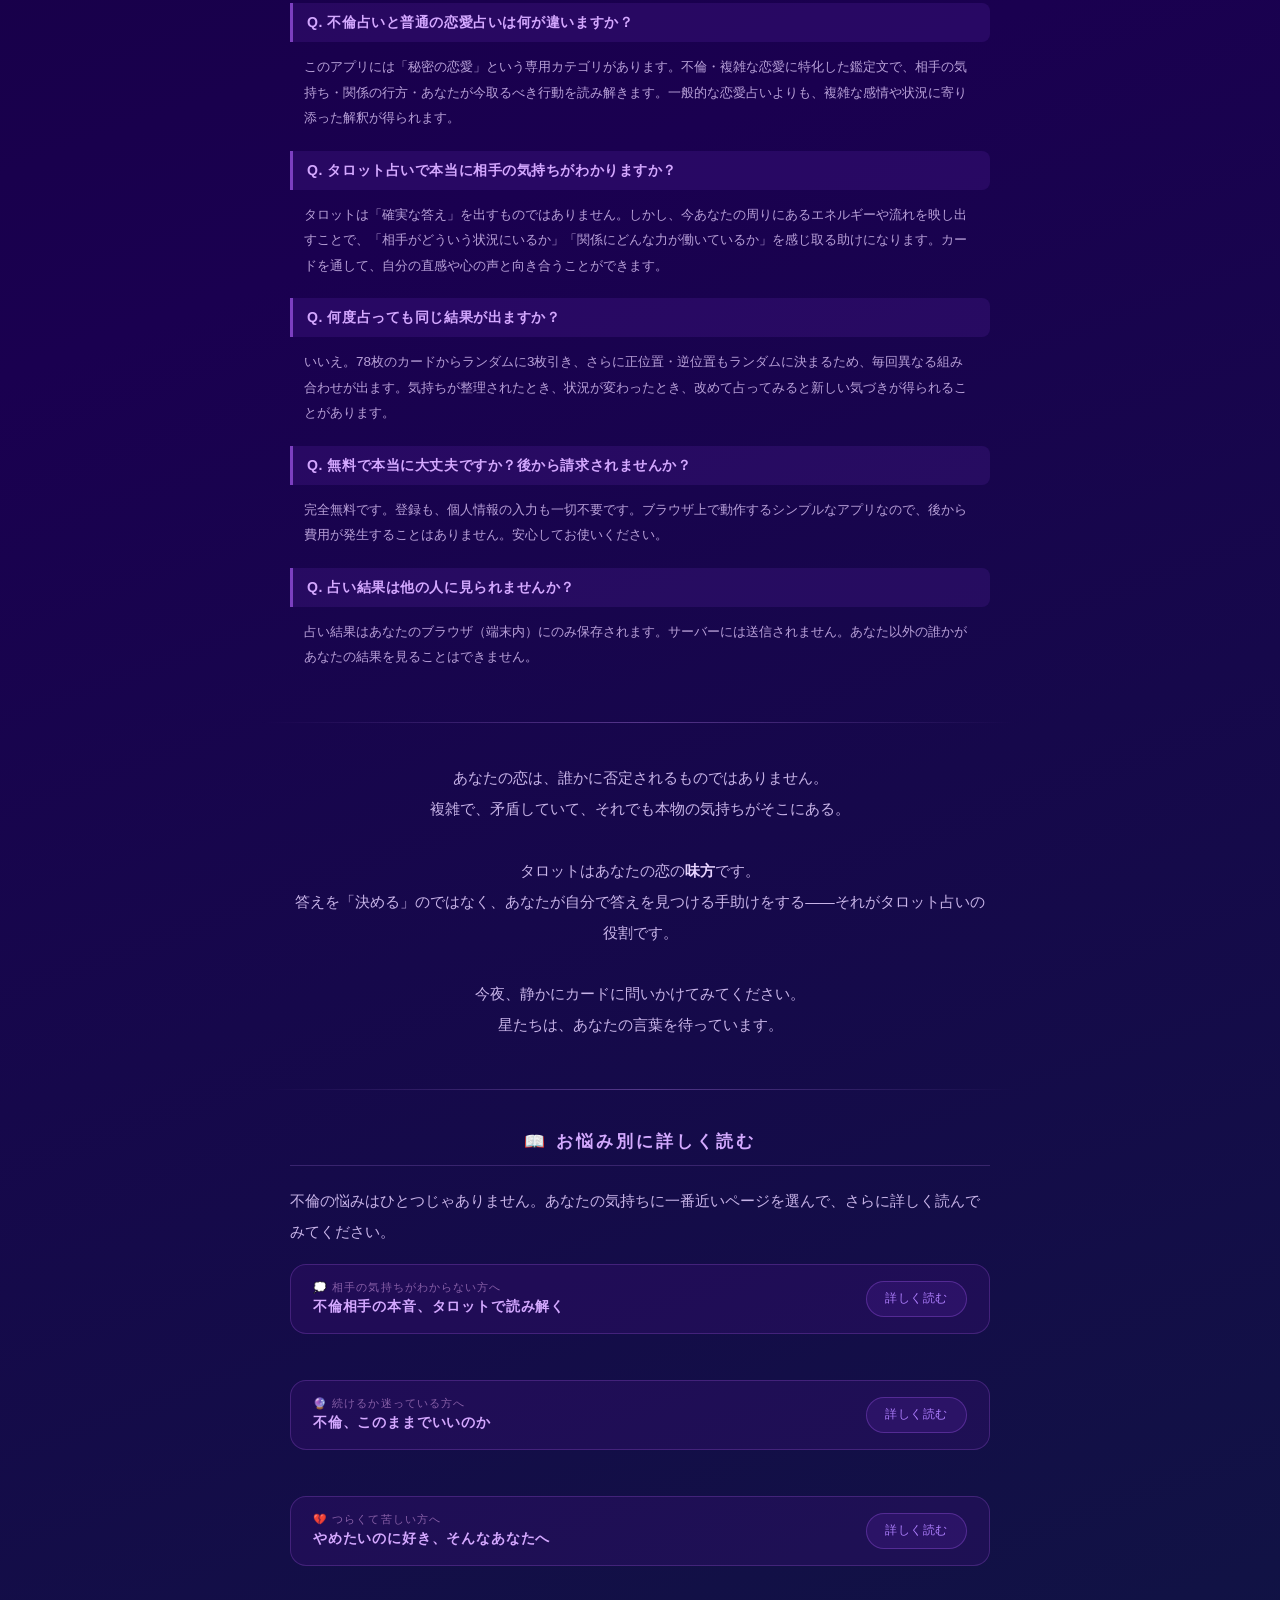
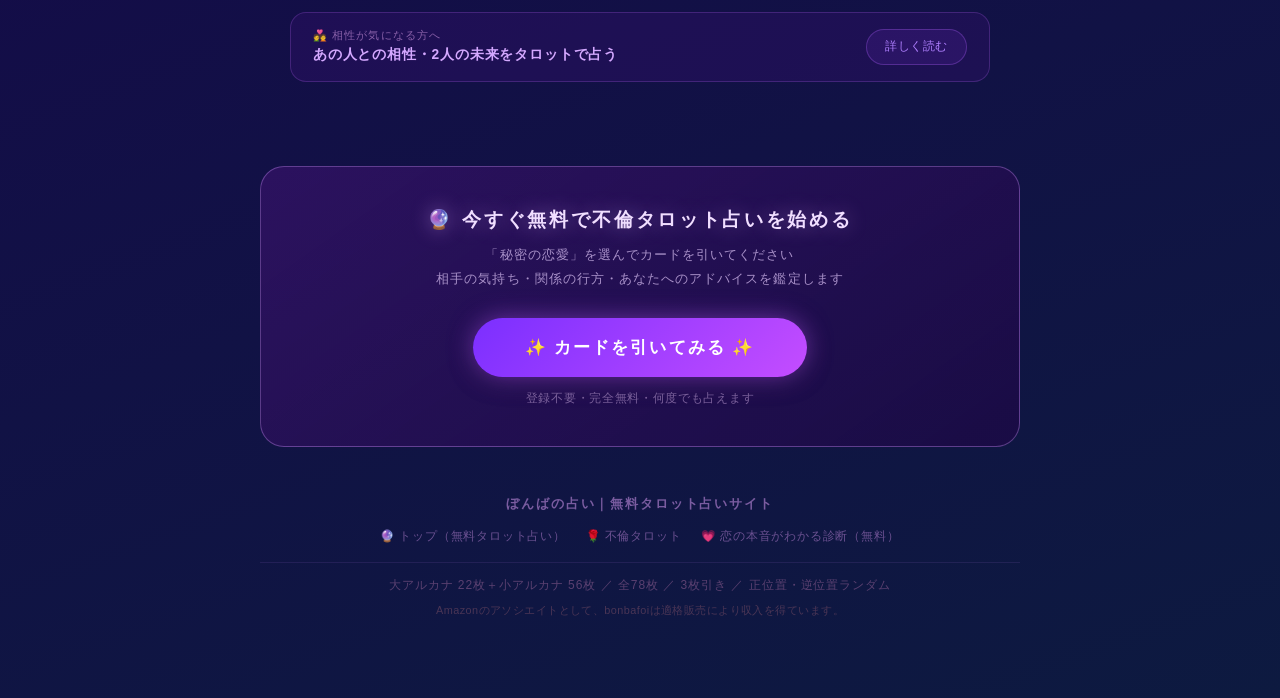
==== commit bb5cb319: "Add files via upload" ====
--- a/furin-tarot.html
+++ b/furin-tarot.html
@@ -278,6 +278,7 @@
       <nav class="site-nav" aria-label="サイトメニュー">
         <a href="index.html"        class="nav-link">🔮 無料タロット占い（トップ）</a>
         <a href="furin-tarot.html"  class="nav-link current">🌹 不倫タロット</a>
+        <a href="diagnosis.html" class="nav-link">💗 恋の本音がわかる診断（無料）</a>
       </nav>
 
       <!-- ヘッダー -->
@@ -522,6 +523,7 @@
         <nav class="footer-nav" aria-label="フッターメニュー">
           <a href="index.html">🔮 トップ（無料タロット占い）</a>
           <a href="furin-tarot.html">🌹 不倫タロット</a>
+          <a href="diagnosis.html">💗 恋の本音がわかる診断（無料）</a>
         </nav>
         <p>大アルカナ 22枚＋小アルカナ 56枚 ／ 全78枚 ／ 3枚引き ／ 正位置・逆位置ランダム</p>
         <p class="affiliate-disclosure">
